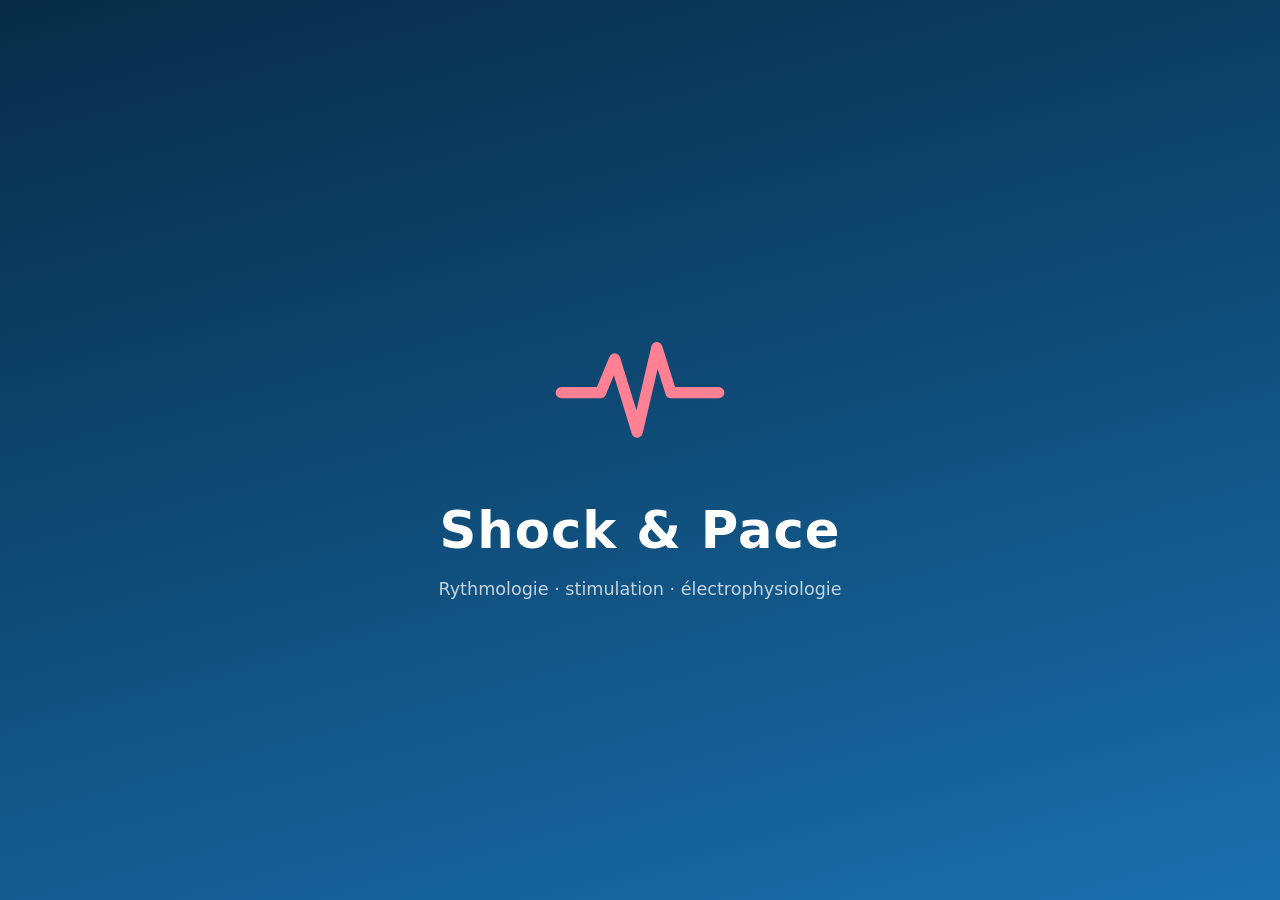
==== index.html @ 3063f12d "Adresse canonique : https://shockandpace.com/ Co-Authored-By: Claude Opus 5.5 <noreply@anthropic.com" ====
<!doctype html>
<html lang="fr">
<head>
  <meta charset="utf-8">
  <meta name="viewport" content="width=device-width, initial-scale=1, viewport-fit=cover">
  <script>try { var l = localStorage.getItem('rythmo.langue'); document.documentElement.lang = l === 'fr' || l === 'en' ? l : /\/en\/(index\.html)?$/.test(location.pathname) ? 'en' : 'fr'; } catch (e) {}</script>
  <!--seo-->
  <title>Shock &amp; Pace · Quiz de rythmologie : ECG, pacemaker, DAI</title>
  <meta name="description" content="Quiz gratuit de rythmologie, sans compte : ECG, pacemaker, DAI, CRT, télécardiologie et électrophysiologie. Corrections sourcées, mode ELO, simulateur d'EEP.">
  <meta name="robots" content="index, follow, max-image-preview:large, max-snippet:-1">
  <link rel="canonical" href="https://shockandpace.com/">
  <meta name="application-name" content="Shock &amp; Pace">
  <meta name="theme-color" content="#0b3a5d">
  <meta property="og:type" content="website">
  <meta property="og:locale" content="fr_FR">
  <meta property="og:site_name" content="Shock &amp; Pace">
  <meta property="og:title" content="Shock &amp; Pace · Quiz de rythmologie et simulateur d'électrophysiologie">
  <meta property="og:description" content="Quiz gratuit de rythmologie, sans compte : ECG, pacemaker, DAI, CRT, télécardiologie et électrophysiologie. Corrections sourcées, mode ELO, simulateur d'EEP.">
  <meta property="og:url" content="https://shockandpace.com/">
  <meta property="og:image" content="https://shockandpace.com/icons/og.png">
  <meta property="og:image:width" content="1200">
  <meta property="og:image:height" content="630">
  <meta property="og:image:alt" content="Shock &amp; Pace, quiz de rythmologie">
  <meta name="twitter:card" content="summary_large_image">
  <link rel="alternate" type="text/markdown" title="Résumé pour les assistants IA" href="llms.txt">
  <link rel="sitemap" type="application/xml" href="sitemap.xml">
  <script type="application/ld+json">{"@context":"https://schema.org","@graph":[{"@type":"WebSite","@id":"https://shockandpace.com/#site","url":"https://shockandpace.com/","name":"Shock & Pace","inLanguage":"fr","description":"Quiz gratuit de rythmologie, sans compte : ECG, pacemaker, DAI, CRT, télécardiologie et électrophysiologie. Corrections sourcées, mode ELO, simulateur d'EEP."},{"@type":["WebApplication","LearningResource"],"@id":"https://shockandpace.com/#app","url":"https://shockandpace.com/","name":"Shock & Pace","alternateName":"Rythmo","description":"Quiz gratuit de rythmologie, sans compte : ECG, pacemaker, DAI, CRT, télécardiologie et électrophysiologie. Corrections sourcées, mode ELO, simulateur d'EEP.","inLanguage":"fr","applicationCategory":"EducationalApplication","applicationSubCategory":"Formation médicale en rythmologie","operatingSystem":"Tous (navigateur web, application installable PWA)","browserRequirements":"JavaScript activé","isAccessibleForFree":true,"offers":{"@type":"Offer","price":"0","priceCurrency":"EUR"},"learningResourceType":["Quiz","Simulation"],"educationalLevel":"Formation médicale initiale et continue","audience":{"@type":"Audience","audienceType":"Cardiologues, internes de cardiologie, infirmiers et techniciens de rythmologie, équipes de télésurveillance"},"teaches":["Lecture de l'ECG","Programmation des stimulateurs cardiaques","Programmation des défibrillateurs automatiques implantables","Resynchronisation cardiaque (CRT)","Télésurveillance des prothèses cardiaques","Électrophysiologie et ablation"],"about":[{"@type":"Thing","name":"Rythmologie"},{"@type":"Thing","name":"Stimulateur cardiaque"},{"@type":"Thing","name":"Défibrillateur automatique implantable"},{"@type":"Thing","name":"Électrocardiogramme"},{"@type":"Thing","name":"Électrophysiologie cardiaque"}],"featureList":["Questions corrigées avec sources (ESC, EHRA, HRS, ACC/AHA)","Mode compétitif adaptatif avec classement ELO","Simulateur de baie d'électrophysiologie en temps réel","Vrais ECG 12 dérivations (PTB-XL)","Fonctionne hors ligne, sans compte"],"image":"https://shockandpace.com/icons/og.png","screenshot":"https://shockandpace.com/icons/og.png","subjectOf":{"@type":"WebPage","url":"https://shockandpace.com/presentation.html"}}]}</script>
  <!--/seo-->
  <link rel="alternate" hreflang="fr" href="https://shockandpace.com/">
  <link rel="alternate" hreflang="en" href="https://shockandpace.com/en/">
  <link rel="alternate" hreflang="x-default" href="https://shockandpace.com/">
  <link rel="manifest" href="manifest.webmanifest">
  <link rel="icon" href="icons/icon.svg" type="image/svg+xml">
  <link rel="apple-touch-icon" href="icons/icon-192.png">
  <meta name="apple-mobile-web-app-capable" content="yes">
  <meta name="apple-mobile-web-app-title" content="Shock &amp; Pace">
  <link rel="stylesheet" href="css/styles.css">
  <noscript><style>.ecran-titre { display: none; }</style></noscript>
</head>
<body>
  <div id="ecran-titre" class="ecran-titre" aria-hidden="true">
    <svg viewBox="0 0 64 64"><path d="M4 34h14l5-12 8 26 7-30 5 16h17" fill="none" stroke="currentColor" stroke-width="4" stroke-linecap="round" stroke-linejoin="round"/></svg>
    <p class="ecran-titre-nom">Shock &amp; Pace</p>
    <p class="ecran-titre-sous"><span lang="fr">Rythmologie · stimulation · électrophysiologie</span><span lang="en">Cardiac rhythm · pacing · electrophysiology</span></p>
  </div>
  <main id="app" tabindex="-1">
    <!-- Contenu lisible sans JavaScript (moteurs de recherche, assistants IA) : remplacé par l'application au chargement, sous l'écran titre. -->
    <!--statique-->
    <div class="statique">
      <h1>Shock &amp; Pace</h1>
      <p>Quiz gratuit de <strong>rythmologie</strong> en français, sans compte : <!--total-->1 170<!--/total--> questions corrigées et sourcées sur l'<strong>ECG</strong>, la programmation des <strong>stimulateurs cardiaques (pacemakers)</strong> et des <strong>défibrillateurs implantables (DAI)</strong>, la <strong>CRT</strong>, la <strong>télécardiologie</strong> et l'<strong>électrophysiologie</strong>.</p>
      <ul>
        <li>Entraînement par domaine, de débutant à expert, avec correction détaillée et sources (ESC, EHRA, HRS, ACC/AHA).</li>
        <li>Mode compétitif adaptatif avec classement ELO.</li>
        <li>Simulateur de baie d'électrophysiologie (EEP) en temps réel et cas mystères.</li>
        <li>Fonctionne hors ligne ; aucune donnée transmise.</li>
      </ul>
      <p><a href="presentation.html">Présentation détaillée, thèmes, sources et questions fréquentes</a></p>
      <p class="chargement">Chargement de la base de questions…</p>
      <noscript><p>JavaScript doit être activé pour utiliser les quiz et le simulateur.</p></noscript>
    </div>
    <!--/statique-->
  </main>
  <script type="module" src="js/app.js"></script>
</body>
</html>
---- css/styles.css ----
:root {
  --bg: #f4f7fa;
  --surface: #ffffff;
  --surface-2: #eef3f7;
  --texte: #14212b;
  --texte-2: #4d5f6d;
  --bord: #d6e0e8;
  --primaire: #0f3d5c;
  --primaire-2: #1d6fa5;
  --accent: #d6364c;
  --ok: #1d8a4e;
  --ok-fond: #e5f5ec;
  --ko: #c0392b;
  --ko-fond: #fdecea;
  --info-fond: #eaf3fb;
  --ecg-bg: #fffdfb;
  --ecg-grid: #f0a9a9;
  --ecg-grid-fine: #fae0e0;
  --ecg-trace: #111820;
  --egm-bg: #fbfcfd;
  --egm-grid: #e3e8ee;
  --rayon: 14px;
  --ombre: 0 1px 2px rgba(15, 40, 60, .06), 0 4px 16px rgba(15, 40, 60, .06);
  color-scheme: light;
}
@media (prefers-color-scheme: dark) {
  :root:not([data-theme="light"]) {
    --bg: #0d151c; --surface: #15212b; --surface-2: #1c2b37; --texte: #e6eef4; --texte-2: #9fb2c1;
    --bord: #2a3d4c; --primaire: #7cc0ec; --primaire-2: #5aaee6; --accent: #ff6b7f;
    --ok: #4cc27f; --ok-fond: #143324; --ko: #ff7a6b; --ko-fond: #3a1a17; --info-fond: #172c3c;
    --ecg-bg: #fdfaf6; color-scheme: dark;
  }
}
:root[data-theme="dark"] {
  --bg: #0d151c; --surface: #15212b; --surface-2: #1c2b37; --texte: #e6eef4; --texte-2: #9fb2c1;
  --bord: #2a3d4c; --primaire: #7cc0ec; --primaire-2: #5aaee6; --accent: #ff6b7f;
  --ok: #4cc27f; --ok-fond: #143324; --ko: #ff7a6b; --ko-fond: #3a1a17; --info-fond: #172c3c;
  --ecg-bg: #fdfaf6; color-scheme: dark;
}

* { box-sizing: border-box; }
html { -webkit-text-size-adjust: 100%; }
body {
  margin: 0; background: var(--bg); color: var(--texte);
  font: 16px/1.55 system-ui, -apple-system, "Segoe UI", Roboto, "Helvetica Neue", Arial, sans-serif;
  padding-bottom: calc(24px + env(safe-area-inset-bottom));
}
button, input, select, textarea { font: inherit; color: inherit; }
button { cursor: pointer; }
a { color: var(--primaire-2); }
h1, h2, h3 { line-height: 1.25; margin: 0 0 .5em; }
h1 { font-size: 1.6rem; }
h2 { font-size: 1.25rem; }
h3 { font-size: 1.05rem; }

/* ---------- Barre ---------- */
.barre {
  position: sticky; top: 0; z-index: 10; display: flex; align-items: center; gap: 16px;
  padding: 10px 16px; padding-top: calc(10px + env(safe-area-inset-top));
  background: var(--surface); border-bottom: 1px solid var(--bord);
}
.logo { display: flex; align-items: center; gap: 8px; border: 0; background: none; color: var(--primaire); font-weight: 700; font-size: 1.1rem; padding: 0; }
.logo svg { width: 30px; height: 30px; color: var(--accent); }
.onglets { margin-left: auto; display: none; gap: 4px; }
.onglets button { border: 0; background: none; padding: 8px 12px; border-radius: 10px; color: var(--texte-2); font-weight: 600; }
.onglets button.actif { background: var(--info-fond); color: var(--primaire); }

main { max-width: 860px; margin: 0 auto; padding: 20px 16px 32px; outline: none; }
.chargement { text-align: center; color: var(--texte-2); margin-top: 20vh; }

/* ---------- Cartes & boutons ---------- */
.carte { background: var(--surface); border: 1px solid var(--bord); border-radius: var(--rayon); padding: 18px; box-shadow: var(--ombre); margin-bottom: 16px; }
.grille { display: grid; gap: 12px; grid-template-columns: repeat(auto-fit, minmax(170px, 1fr)); }
.btn {
  display: inline-flex; align-items: center; justify-content: center; gap: 8px;
  border: 1px solid var(--bord); background: var(--surface); padding: 11px 18px; border-radius: 12px; font-weight: 600;
  min-height: 44px; text-decoration: none; color: var(--texte);
}
.btn:hover { border-color: var(--primaire-2); }
.btn-primaire { background: var(--primaire); border-color: var(--primaire); color: #fff; }
:root[data-theme="dark"] .btn-primaire { color: #0d151c; }
@media (prefers-color-scheme: dark) { :root:not([data-theme="light"]) .btn-primaire { color: #0d151c; } }
.btn-primaire:hover { filter: brightness(1.08); }
.btn:disabled { opacity: .45; cursor: not-allowed; }
.btn-bloc { width: 100%; }
.actions { display: flex; flex-wrap: wrap; gap: 10px; margin-top: 16px; }


.hero { background: linear-gradient(135deg, #0f3d5c, #1d6fa5); color: #fff; border: 0; }
.hero h1 { color: #fff; }
.hero p { margin: 0; opacity: .9; }
.hero .stats { display: flex; flex-wrap: wrap; gap: 18px; margin-top: 14px; }
.hero .stats div { display: flex; flex-direction: column; }
.hero .stats b { font-size: 1.5rem; }
.hero .stats span { font-size: .8rem; opacity: .85; }

/* ---------- Formulaires ---------- */
fieldset { border: 0; padding: 0; margin: 0 0 18px; }
legend { font-weight: 700; margin-bottom: 8px; }
.puces { display: flex; flex-wrap: wrap; gap: 8px; }
.puce { position: relative; }
.puce input { position: absolute; opacity: 0; inset: 0; margin: 0; cursor: pointer; }
.puce > span {
  display: inline-flex; align-items: center; gap: 6px; padding: 8px 14px; border-radius: 999px; border: 1px solid var(--bord);
  background: var(--surface); font-weight: 600; font-size: .92rem; min-height: 40px;
}
.puce input:checked + span { background: var(--primaire); border-color: var(--primaire); color: #fff; }
:root[data-theme="dark"] .puce input:checked + span { color: #0d151c; }
@media (prefers-color-scheme: dark) { :root:not([data-theme="light"]) .puce input:checked + span { color: #0d151c; } }
.puce input:focus-visible + span { outline: 3px solid var(--primaire-2); outline-offset: 2px; }
.puce .n { font-weight: 400; opacity: .75; font-size: .8rem; }
.plage { display: flex; align-items: center; gap: 10px; flex-wrap: wrap; }
.plage select { padding: 8px 10px; border-radius: 10px; border: 1px solid var(--bord); background: var(--surface); min-height: 40px; }
.note { color: var(--texte-2); font-size: .9rem; }
.compteur { font-weight: 700; color: var(--primaire); }

/* ---------- Quiz ---------- */
.quiz-tete { display: flex; align-items: center; gap: 10px; margin-bottom: 10px; }
.progress { flex: 1; height: 8px; background: var(--surface-2); border-radius: 99px; overflow: hidden; }
.progress i { display: block; height: 100%; background: var(--primaire-2); transition: width .3s; }
.quitter { border: 0; background: none; color: var(--texte-2); font-weight: 600; padding: 6px; }
.badges { display: flex; flex-wrap: wrap; gap: 6px; margin-bottom: 10px; }
.badge { font-size: .75rem; font-weight: 700; padding: 3px 9px; border-radius: 99px; background: var(--surface-2); color: var(--texte-2); }
.badge.theme-ecg { background: #fde8eb; color: #a0243a; }
.badge.theme-programmation { background: #e6f0fb; color: #1b5a8c; }
.badge.theme-telecardio { background: #e8f6ef; color: #1e6b45; }
.badge.theme-electrophysio { background: #f1ebfb; color: #5b3a93; }
.diff { display: inline-flex; gap: 2px; align-items: center; }
.diff i { width: 6px; height: 12px; border-radius: 2px; background: var(--bord); display: inline-block; }
.diff i.on { background: var(--accent); }
.enonce { font-size: 1.08rem; font-weight: 600; margin: 4px 0 14px; white-space: pre-line; }
.ecg-cadre { margin: 0 0 14px; border: 1px solid var(--bord); border-radius: 10px; overflow-x: auto; background: var(--ecg-bg); }
.ecg-cadre canvas { display: block; }
.ecg-legende { font-size: .8rem; color: var(--texte-2); margin: -8px 0 14px; }
.options { display: flex; flex-direction: column; gap: 10px; }
.option {
  display: flex; gap: 12px; align-items: flex-start; text-align: left; width: 100%;
  border: 2px solid var(--bord); background: var(--surface); padding: 12px 14px; border-radius: 12px; min-height: 48px;
}
.option .lettre {
  flex: none; width: 28px; height: 28px; border-radius: 8px; display: grid; place-items: center; font-weight: 700;
  background: var(--surface-2); font-size: .9rem;
}
.option.choisi { border-color: var(--primaire-2); background: var(--info-fond); }
.option.choisi .lettre { background: var(--primaire-2); color: #fff; }
.option.juste { border-color: var(--ok); background: var(--ok-fond); }
.option.juste .lettre { background: var(--ok); color: #fff; }
.option.faux { border-color: var(--ko); background: var(--ko-fond); }
.option.faux .lettre { background: var(--ko); color: #fff; }
.option:disabled { cursor: default; color: var(--texte); }
.consigne { font-size: .85rem; color: var(--texte-2); margin-bottom: 8px; }
textarea { width: 100%; min-height: 110px; padding: 12px; border-radius: 12px; border: 2px solid var(--bord); background: var(--surface); resize: vertical; }

.retour { border-radius: var(--rayon); padding: 16px 18px; margin-top: 16px; border: 1px solid var(--bord); background: var(--surface); }
.retour.ok { border-left: 6px solid var(--ok); }
.retour.ko { border-left: 6px solid var(--ko); }
.retour.neutre { border-left: 6px solid var(--primaire-2); }
.verdict { font-weight: 800; font-size: 1.1rem; margin-bottom: 6px; }
.retour.ok .verdict { color: var(--ok); }
.retour.ko .verdict { color: var(--ko); }
.explication p { margin: 0 0 .7em; }
.retenir { background: var(--info-fond); border-radius: 10px; padding: 10px 12px; margin: 10px 0; }
.retenir b { color: var(--primaire); }
.sources { font-size: .85rem; color: var(--texte-2); margin-top: 8px; }
.sources ul { margin: 4px 0 0; padding-left: 18px; }
.modele { background: var(--surface-2); border-radius: 10px; padding: 10px 12px; margin: 8px 0; white-space: pre-line; }
.auto-eval { display: grid; grid-template-columns: repeat(3, 1fr); gap: 8px; margin-top: 10px; }
.auto-eval .btn { padding: 10px 6px; font-size: .9rem; }

/* ---------- Résultats & progression ---------- */
.score-rond {
  width: 140px; height: 140px; border-radius: 50%; margin: 6px auto 14px; display: grid; place-items: center;
  background: conic-gradient(var(--ok) calc(var(--p) * 1%), var(--surface-2) 0);
}
.score-rond div { width: 112px; height: 112px; border-radius: 50%; background: var(--surface); display: grid; place-items: center; font-size: 1.8rem; font-weight: 800; }
.centre { text-align: center; }
.barres { display: flex; flex-direction: column; gap: 10px; }
.barre-ligne { display: grid; grid-template-columns: minmax(110px, 30%) 1fr 64px; gap: 10px; align-items: center; font-size: .92rem; }
.barre-ligne .piste { height: 10px; border-radius: 99px; background: var(--surface-2); overflow: hidden; }
.barre-ligne .piste i { display: block; height: 100%; background: var(--primaire-2); }
.barre-ligne .val { text-align: right; font-variant-numeric: tabular-nums; color: var(--texte-2); }
.liste-erreurs { list-style: none; padding: 0; margin: 0; }
.liste-erreurs li { border-top: 1px solid var(--bord); padding: 10px 0; }
.liste-erreurs details summary { cursor: pointer; font-weight: 600; }
.vide { color: var(--texte-2); font-style: italic; }
.sources-liste li { margin-bottom: 6px; font-size: .92rem; }
.avert { background: #fff6e0; color: #6b4d00; border-radius: 12px; padding: 12px 14px; font-size: .9rem; }
:root[data-theme="dark"] .avert { background: #3a2f10; color: #f3dc9b; }
@media (prefers-color-scheme: dark) { :root:not([data-theme="light"]) .avert { background: #3a2f10; color: #f3dc9b; } }
.ligne-reglage { display: flex; justify-content: space-between; align-items: center; gap: 12px; flex-wrap: wrap; }
.toast { position: fixed; left: 50%; bottom: calc(80px + env(safe-area-inset-bottom)); transform: translateX(-50%); background: var(--primaire); color: #fff; padding: 10px 16px; border-radius: 10px; z-index: 20; }

@media (max-width: 480px) {
  h1 { font-size: 1.35rem; }
  .carte { padding: 14px; }
  .barre-ligne { grid-template-columns: 1fr 64px; }
  .barre-ligne .piste { grid-column: 1 / -1; grid-row: 2; }
}
@media (prefers-reduced-motion: reduce) { * { transition: none !important; } }

/* ---------- Tracés : outils, compas, plein écran ---------- */
.trace { margin: 0 0 14px; }
.trace-outils { display: flex; gap: 8px; justify-content: flex-end; margin-bottom: 6px; }
.outil { border: 1px solid var(--bord); background: var(--surface); border-radius: 10px; padding: 6px 10px; font-size: .85rem; font-weight: 600; min-height: 36px; }
.outil.actif { background: var(--primaire-2); border-color: var(--primaire-2); color: #fff; }
.trace .ecg-cadre { margin: 0; }
.trace .ecg-legende { margin: 6px 0 0; }
.trace .ecg-legende[data-defiler]::after { content: " · faites défiler le tracé →"; font-weight: 700; }
.trace-pile { position: relative; width: max-content; }
.trace-pile canvas { display: block; }
.calque { position: absolute; left: 0; top: 0; pointer-events: none; }
.calque.actif { pointer-events: auto; touch-action: none; cursor: crosshair; }
.compas-mesure { font-size: .85rem; font-weight: 600; color: var(--primaire); min-height: 1.2em; margin-top: 4px; }
.plein { position: fixed; inset: 0; z-index: 50; background: var(--bg); display: flex; flex-direction: column; }
.plein-tete { display: flex; align-items: center; gap: 10px; padding: 8px 12px; padding-top: calc(8px + env(safe-area-inset-top)); border-bottom: 1px solid var(--bord); background: var(--surface); }
.plein-tete .compas-mesure { flex: 1; margin: 0; }
.plein-corps { flex: 1; overflow: auto; background: var(--ecg-bg); -webkit-overflow-scrolling: touch; }
body.sans-defilement { overflow: hidden; }

/* ---------- Commentaires par proposition, pied de correction ---------- */
.option .texte { display: flex; flex-direction: column; gap: 4px; }
.commentaire { font-size: .85rem; font-weight: 400; color: var(--texte-2); }
.pied-question { display: flex; flex-wrap: wrap; justify-content: space-between; gap: 8px; margin-top: 10px; padding-top: 8px; border-top: 1px dashed var(--bord); }
.signaler { font-size: .85rem; font-weight: 600; color: var(--ko); text-decoration: none; }
.signaler:hover { text-decoration: underline; }
.chrono { font-variant-numeric: tabular-nums; font-weight: 700; color: var(--primaire); }
.chrono.urgent { color: var(--ko); }
.raccourcis { display: none; }
@media (hover: hover) and (pointer: fine) { .raccourcis { display: block; } }

/* ---------- Accueil, niveau, badges ---------- */
.hero-haut { display: flex; justify-content: space-between; gap: 12px; align-items: flex-start; }
.hero .petit { font-size: .8rem; opacity: .85; }
.niveau-rond { flex: none; width: 72px; height: 72px; border-radius: 50%; border: 3px solid rgba(255,255,255,.7); display: grid; place-items: center; align-content: center; text-align: center; line-height: 1; }
.niveau-rond b { font-size: 1.7rem; }
.niveau-rond span { font-size: .7rem; opacity: .85; }
.petit-rond { border-color: var(--primaire-2); color: var(--primaire); width: 60px; height: 60px; }
.bandeau { display: flex; flex-wrap: wrap; align-items: center; justify-content: space-between; gap: 10px; }
.actions.serre { margin-top: 0; }
.titre-section { margin-top: 22px; }
.grille-badges { display: grid; gap: 10px; grid-template-columns: repeat(auto-fill, minmax(140px, 1fr)); }
.badge-carte, .badge-gagne { border: 1px solid var(--bord); border-radius: 12px; padding: 10px; display: flex; flex-direction: column; gap: 2px; text-align: center; opacity: .45; filter: grayscale(1); }
.badge-carte.gagne, .badge-gagne { opacity: 1; filter: none; background: var(--info-fond); }
.badge-carte span, .badge-gagne span { font-size: 1.6rem; }
.badge-carte small, .badge-gagne small { color: var(--texte-2); font-size: .75rem; }
.nouveaux-badges { display: flex; flex-wrap: wrap; gap: 10px; justify-content: center; margin-top: 10px; }
.sous-barre { margin: -6px 0 4px; }

/* ---------- Configuration ---------- */
details.avance { border-top: 1px solid var(--bord); padding-top: 12px; margin-bottom: 12px; }
details.avance > summary { cursor: pointer; font-weight: 700; margin-bottom: 12px; }
.groupe-sous { margin-bottom: 10px; }
.groupe-sous .note { margin-bottom: 6px; }

/* ---------- Fiches ---------- */
.champ { flex: 1; min-width: 180px; padding: 10px 12px; border-radius: 10px; border: 1px solid var(--bord); background: var(--surface); min-height: 44px; }
.titre-groupe { display: flex; justify-content: space-between; align-items: center; gap: 8px; font-size: 1.05rem; margin: 18px 0 8px; }
.petit-btn { min-height: 34px; padding: 6px 12px; font-size: .85rem; }
.fiche { background: var(--surface); border: 1px solid var(--bord); border-radius: 12px; margin-bottom: 8px; }
.fiche > summary { cursor: pointer; padding: 12px 14px; font-weight: 600; }
.fiche-corps { padding: 0 14px 14px; }
.fiche-options { list-style: none; padding: 0; margin: 0 0 10px; }
.fiche-options li { padding: 6px 0; border-bottom: 1px solid var(--surface-2); }
.fiche-options li.juste { font-weight: 600; }
.fiche-options small { color: var(--texte-2); font-weight: 400; }
.plein-astuce { padding: 12px 16px; display: none; }
@media (orientation: portrait) and (max-width: 760px) { .plein-astuce { display: block; } }

/* ---------- Accueil simplifié ---------- */
.bloc-accueil { margin-bottom: 22px; }
.bloc-accueil h2 { margin-bottom: 10px; }
.grille-domaines { display: grid; gap: 10px; grid-template-columns: repeat(2, 1fr); }
@media (min-width: 760px) { .grille-domaines { grid-template-columns: repeat(4, 1fr); } }
.domaine { text-align: left; border: 1px solid var(--bord); background: var(--surface); border-radius: var(--rayon); padding: 14px;
  box-shadow: var(--ombre); display: flex; flex-direction: column; gap: 4px; min-height: 104px; }
.domaine:hover, .menu:hover, .carte-competitif:hover { border-color: var(--primaire-2); }
.domaine .ico { font-size: 1.5rem; line-height: 1; }
.domaine small { color: var(--texte-2); font-size: .8rem; }
.liens-secondaires { display: flex; flex-wrap: wrap; gap: 6px 18px; margin: 10px 2px 0; }
.lien { border: 0; background: none; padding: 4px 0; color: var(--primaire-2); font-weight: 600; font-size: .92rem; text-decoration: underline; text-underline-offset: 3px; }
.carte-competitif { width: 100%; display: grid; justify-items: center; gap: 6px; text-align: center; padding: 20px 16px;
  border: 1px solid var(--bord); border-radius: var(--rayon); background: var(--surface); box-shadow: var(--ombre); }
.carte-competitif .btn { margin-top: 6px; min-width: 160px; }
.elo-grand { font-size: 2.8rem; font-weight: 800; line-height: 1; color: var(--primaire); font-variant-numeric: tabular-nums; }
.elo-legende { color: var(--texte-2); font-weight: 600; }
.elo-texte { color: var(--texte-2); font-size: .9rem; max-width: 34em; }
.grille-menu { display: grid; grid-template-columns: repeat(3, 1fr); gap: 10px; }
.menu { border: 1px solid var(--bord); background: var(--surface); border-radius: var(--rayon); padding: 14px 6px; font-weight: 700;
  display: flex; flex-direction: column; align-items: center; gap: 4px; box-shadow: var(--ombre); }
.menu .ico { font-size: 1.4rem; line-height: 1; }
.delta { font-weight: 700; font-variant-numeric: tabular-nums; }
.delta.plus { color: var(--ok); }
.delta.moins { color: var(--ko); }

/* ---------- Mode compétitif ---------- */
.elo-tete { flex: 1; display: flex; align-items: baseline; gap: 8px; }
.elo-valeur { font-size: 1.3rem; font-weight: 800; color: var(--primaire); font-variant-numeric: tabular-nums; }
.elo-bilan { font-size: 1.05rem; }
.titre-progress { margin: 12px auto 4px; max-width: 320px; }
.tableau-cotes { width: 100%; border-collapse: collapse; font-size: .85rem; margin: 8px 0 12px; font-variant-numeric: tabular-nums; }
.tableau-cotes th, .tableau-cotes td { border: 1px solid var(--bord); padding: 4px; text-align: center; }
.tableau-cotes thead th { background: var(--surface-2); }
.liste-regles { padding-left: 18px; }
.liste-regles li { margin-bottom: 6px; }
@media (max-width: 480px) { .tableau-cotes { font-size: .72rem; } .tableau-cotes th, .tableau-cotes td { padding: 3px 1px; } }

/* ---------- Courbe ELO ---------- */
.courbe { position: relative; }
.courbe svg { width: 100%; height: auto; display: block; }
.courbe .grille-c { stroke: var(--bord); stroke-width: 1; }
.courbe .axe { fill: var(--texte-2); font-size: 12px; font-variant-numeric: tabular-nums; }
.courbe .ligne-c { fill: none; stroke: var(--primaire-2); stroke-width: 2; stroke-linejoin: round; stroke-linecap: round; }
.courbe .point-fin, .courbe .point-survol { fill: var(--primaire-2); stroke: var(--surface); stroke-width: 2; }
.courbe .curseur { stroke: var(--texte-2); stroke-width: 1; stroke-dasharray: 3 3; }
.courbe .zone-survol { cursor: crosshair; touch-action: pan-y; }
.infobulle { position: absolute; pointer-events: none; background: var(--surface); border: 1px solid var(--bord); border-radius: 8px;
  padding: 6px 10px; font-size: .82rem; box-shadow: var(--ombre); min-width: 140px; }
.tableau-elo table { width: 100%; border-collapse: collapse; font-size: .88rem; margin-top: 8px; font-variant-numeric: tabular-nums; }
.tableau-elo th, .tableau-elo td { border-bottom: 1px solid var(--bord); padding: 5px 4px; text-align: left; }
.defile-x { overflow-x: auto; }

/* ---------- Simulateur d'électrophysiologie ---------- */
:root {
  --simu-fond: #0b1118; --simu-grille: #17222d; --simu-grille-2: #26384a; --simu-texte: #9fb2c1; --simu-surface: #e8eef3;
  --simu-od: #ff7aa8; --simu-halo: #ff9d5c; --simu-his: #ffd24a; --simu-sc: #4fd08b; --simu-vd: #b99bff; --simu-abl: #6fe3ff; --simu-stim: #ff5d5d; --simu-curseur: #5ec8ff; --simu-pa: #ff6b6b;
}
.simu-tete { display: flex; flex-wrap: wrap; gap: 12px 20px; align-items: end; justify-content: space-between; }
.simu-champ { display: flex; flex-direction: column; gap: 4px; font-size: .85rem; color: var(--texte-2); min-width: 0; }
.simu-champ.large { flex: 1 1 260px; }
.simu-champ select, .simu-champ input { font: inherit; font-size: .95rem; color: var(--texte); background: var(--surface); border: 1px solid var(--bord); border-radius: 8px; padding: 7px 8px; min-width: 0; }
.simu-champ input[type=number] { width: 5.5em; }
.simu-mesures { display: flex; flex-wrap: wrap; gap: 6px 14px; font-variant-numeric: tabular-nums; font-size: .9rem; color: var(--texte-2); }
.simu-mesures b { color: var(--texte); font-size: 1rem; }
.simu-ecran { position: relative; margin: 12px 0; }
.simu-ecran canvas { display: block; width: 100%; border-radius: 10px; touch-action: none; cursor: crosshair; }
.simu-etat { position: absolute; top: 6px; right: 10px; font-size: .8rem; font-weight: 700; color: #ffd24a; pointer-events: none; text-align: right; }
.simu-message:empty { display: none; }
.simu-message { margin-top: 8px; padding: 8px 12px; border-radius: 8px; background: var(--info-fond); font-size: .9rem; }
.simu-recul { display: flex; gap: 10px; align-items: center; margin-top: 8px; font-size: .85rem; color: var(--texte-2); }
.simu-recul input { width: min(320px, 60vw); }
.simu-aide-compas { margin: 6px 0 0; }
.simu-commandes { display: grid; gap: 14px; }
@media (min-width: 900px) { .simu-commandes { grid-template-columns: 1.4fr 1fr; } .simu-commandes fieldset:last-child { grid-column: 1 / -1; } }
.simu-commandes fieldset { border: 1px solid var(--bord); border-radius: 10px; padding: 10px 12px 12px; margin: 0; min-width: 0; }
.simu-commandes legend { font-weight: 700; padding: 0 6px; }
.simu-ligne { display: flex; flex-wrap: wrap; gap: 10px; align-items: end; margin-bottom: 10px; }
.simu-case { display: flex; gap: 8px; align-items: center; font-size: .9rem; margin: 4px 0 10px; }
.actions.gauche { justify-content: flex-start; flex-wrap: wrap; }
.btn-danger { border-color: var(--ko); color: var(--ko); }
.simu-guide summary { cursor: pointer; }
.simu-guide li { margin: 6px 0; }
.carte-simu { display: flex; gap: 14px; align-items: center; width: 100%; text-align: left; border: 1px solid var(--bord); background: var(--surface); color: var(--texte);
  border-radius: var(--rayon); padding: 14px 16px; cursor: pointer; font: inherit; box-shadow: var(--ombre); }
.carte-simu:hover { border-color: var(--primaire-2); }
.carte-simu .ico { font-size: 1.8rem; }
.carte-simu small { display: block; color: var(--texte-2); margin-top: 2px; }
.simu-recul[hidden] { display: none; }
.simu-outils { margin-top: 10px; }
.simu-outils .btn { padding: 9px 14px; }
@media (max-width: 480px) { .simu-outils { display: grid; grid-template-columns: repeat(3, 1fr); gap: 8px; } .simu-outils .btn { padding: 9px 4px; font-size: .9rem; } }

.simu-baie { background: var(--simu-fond); border-radius: 12px; padding: 8px; margin: 12px 0; }
.simu-baie .simu-ecran { margin: 6px 0; }
.simu-baie .note, .simu-baie .simu-mini { color: var(--simu-texte); }
.simu-barre { display: flex; flex-wrap: wrap; gap: 6px 14px; align-items: center; font-size: .82rem; }
.simu-mini { display: inline-flex; gap: 6px; align-items: center; }
.simu-mini select { font: inherit; background: #16212c; color: #e8eef3; border: 1px solid #2c3e50; border-radius: 6px; padding: 3px 4px; }
.simu-barre .simu-mesures { margin-left: auto; color: var(--simu-texte); font-size: .82rem; }
.simu-barre .simu-mesures b { color: #e8eef3; }
.simu-revue input[type=range] { flex: 1 1 160px; }
.simu-baie .btn { background: #16212c; color: #e8eef3; border-color: #2c3e50; }
.simu-baie .btn-primaire { background: var(--primaire-2); border-color: var(--primaire-2); color: #fff; }
.btn.actif { box-shadow: inset 0 0 0 2px var(--simu-his, #ffd24a); }
.simu-contexte { margin: 0; flex: 1 1 100%; font-size: .95rem; }
.simu-contexte:empty { display: none; }
.simu-journal { margin: 0; padding-left: 0; list-style: none; font-size: .85rem; max-height: 260px; overflow: auto; }
.simu-journal li { padding: 2px 0; border-bottom: 1px solid var(--bord); }
/* baie : écran en temps réel et écran de rappel côte à côte (grand écran, téléphone en paysage) */
.simu-ecrans { display: grid; gap: 8px; }
.simu-panneau { min-width: 0; }
.simu-titre-ecran { display: flex; flex-wrap: wrap; gap: 2px 8px; align-items: baseline; font-size: .8rem; color: var(--simu-texte); margin: 4px 2px 0; min-width: 0; }
.simu-titre-ecran b { color: #e8eef3; white-space: nowrap; }
.simu-titre-ecran .simu-mesures { margin-left: auto; color: var(--simu-texte); font-size: .82rem; }
.simu-titre-ecran .simu-mesures b { font-size: .9rem; }
.simu-titre-ecran .note { overflow: hidden; text-overflow: ellipsis; white-space: nowrap; }
.simu-rappel { border-top: 1px solid #2c3e50; padding-top: 4px; }
.simu-rappel .simu-barre { margin-top: 4px; }
.simu-rappel .simu-ecran canvas { cursor: crosshair; }
.simu-panneau:first-child canvas { cursor: default; }
.simu-rappel-vide { position: absolute; inset: 0; display: flex; align-items: center; justify-content: center; margin: 0; padding: 16px; text-align: center; font-size: .85rem; color: var(--simu-texte); pointer-events: none; }
.simu-rappel-vide[hidden] { display: none; }
.simu-revue { display: flex; flex-wrap: wrap; gap: 6px; align-items: center; margin: 4px 0; }
.btn.btn-mini { padding: 5px 9px; font-size: .82rem; min-height: 0; }
.simu-paysage { display: none; }
@media (min-width: 1100px), (orientation: landscape) and (min-width: 640px) {
  .simu-ecrans { grid-template-columns: 1fr 1fr; }
  .simu-rappel { border-top: 0; padding-top: 0; border-left: 1px solid #2c3e50; padding-left: 8px; }
}
/* téléphone en portrait : l'écran de rappel se consulte en paysage */
@media (max-width: 699px) and (orientation: portrait) {
  .simu-rappel { display: none; }
  .simu-paysage { display: flex; gap: 10px; align-items: center; margin: 6px 0; padding: 8px 10px; border-radius: 8px; border: 1px dashed #2c3e50; color: var(--simu-texte); font-size: .85rem; }
  .simu-paysage b { color: #e8eef3; }
  .simu-paysage .btn { flex: none; }
  .simu-paysage-ico { font-size: 1.6rem; color: var(--simu-his); animation: simu-tourner 2.4s ease-in-out infinite; }
}
@keyframes simu-tourner { 0%, 30% { transform: rotate(0); } 60%, 100% { transform: rotate(90deg); } }
@media (prefers-reduced-motion: reduce) { .simu-paysage-ico { animation: none; } }
/* téléphone en paysage : baie pleine largeur, commandes serrées */
@media (orientation: landscape) and (max-height: 520px) {
  .simu-baie { margin-left: -8px; margin-right: -8px; border-radius: 0; padding: 4px; }
  .simu-baie .simu-barre { gap: 4px 8px; }
}
.simu-evt { display: block; width: 100%; text-align: left; font: inherit; color: inherit; background: none; border: 0; padding: 4px 6px; border-radius: 6px; cursor: pointer; }
.simu-evt:hover { background: var(--info-fond); }
.simu-evt.choisi { background: var(--info-fond); box-shadow: inset 3px 0 0 var(--primaire-2); font-weight: 600; }
.simu-journal li { padding: 0; }
.simu-check { list-style: none; padding-left: 0; }
.simu-check .fait { color: var(--ok); }
.simu-check .manque { color: var(--ko); }
@media (min-width: 900px) { .simu-commandes { grid-template-columns: 1.3fr 1fr; } .simu-commandes .simu-journal-bloc { grid-column: 1 / -1; } }

/* ---------- Thème bleu, écran titre et accueil épuré ---------- */
:root { --fond-bleu: linear-gradient(165deg, #082c47 0%, #0f4c78 50%, #1a6fae 100%); --sur-bleu: #ffffff; --sur-bleu-2: rgba(255, 255, 255, .78); }
@media (prefers-color-scheme: dark) { :root:not([data-theme="light"]) { --fond-bleu: linear-gradient(165deg, #04121f 0%, #082a45 55%, #0e3f66 100%); --fond-bleu-bas: #0e3f66; } }
:root[data-theme="dark"] { --fond-bleu: linear-gradient(165deg, #04121f 0%, #082a45 55%, #0e3f66 100%); --fond-bleu-bas: #0e3f66; }
html { background: #0b3a5d; }
body { background: var(--fond-bleu) top / 100% 100vh no-repeat, var(--fond-bleu-bas, #1a6fae); min-height: 100vh; }
.barre { background: rgba(4, 22, 38, .35); border-bottom-color: rgba(255, 255, 255, .12); backdrop-filter: blur(8px); -webkit-backdrop-filter: blur(8px); }
.logo { color: #fff; }
.logo svg { color: #ff8193; }
.onglets button { color: var(--sur-bleu-2); }
.onglets button.actif { background: rgba(255, 255, 255, .16); color: #fff; }
.retour-fleche { display: inline-flex; align-items: center; justify-content: center; width: 40px; height: 40px; margin: 0 0 6px -6px; border: 0; border-radius: 50%; background: none; color: #fff; cursor: pointer; }
.retour-fleche:hover, .retour-fleche:focus-visible { background: rgba(255, 255, 255, .14); }
.retour-fleche svg { width: 24px; height: 24px; }
/* textes posés directement sur le fond bleu */
#app > h1, #app > h2, #app > p, #app > .note, .groupe-simu h2, .bloc-accueil h2 { color: var(--sur-bleu); }
#app > p.note, #app > .note { color: var(--sur-bleu-2); }
.chargement { color: var(--sur-bleu); }
.statique { max-width: 640px; margin: 0 auto; padding-top: 24px; color: var(--sur-bleu); }
.statique a { color: #fff; }
.statique .chargement { margin-top: 24px; }

.ecran-titre { position: fixed; inset: 0; z-index: 100; display: flex; flex-direction: column; align-items: center; justify-content: center; gap: 6px;
  background: var(--fond-bleu), #0b3a5d; color: #fff; text-align: center; padding: 24px; transition: opacity .55s ease, transform .55s ease; }
.ecran-titre svg { width: min(38vw, 180px); height: auto; color: #ff8193; }
.ecran-titre path { stroke-dasharray: 160; stroke-dashoffset: 160; animation: trace-titre 1.1s ease-out forwards; }
.ecran-titre-nom { margin: 8px 0 0; font-size: clamp(2rem, 8vw, 3.2rem); font-weight: 800; letter-spacing: .02em; opacity: 0; animation: apparition .6s .45s ease-out forwards; }
html:not([lang=en]) .ecran-titre-sous [lang=en], html[lang=en] .ecran-titre-sous [lang=fr] { display: none; }
.ecran-titre-sous { margin: 0; color: rgba(255, 255, 255, .75); font-size: clamp(.9rem, 3.5vw, 1.1rem); opacity: 0; animation: apparition .6s .75s ease-out forwards; }
.ecran-titre.sortie { opacity: 0; transform: scale(1.04); pointer-events: none; }
@keyframes trace-titre { to { stroke-dashoffset: 0; } }
@keyframes apparition { from { opacity: 0; transform: translateY(8px); } to { opacity: 1; transform: none; } }
@media (prefers-reduced-motion: reduce) { .ecran-titre path, .ecran-titre-nom, .ecran-titre-sous { animation: none; stroke-dashoffset: 0; opacity: 1; } .ecran-titre { transition-duration: .05s; } }

.titre-accueil { text-align: center; font-size: 1.5rem; margin: 8px 0 22px; letter-spacing: .01em; }
.menu-principal { display: grid; gap: 12px; }
.menu-principal.centre { max-width: 560px; margin: 0 auto; }
.menu-secondaire { margin-top: 16px; max-width: none; }
.tuile { display: flex; align-items: center; gap: 16px; width: 100%; text-align: left; padding: 18px 18px; border-radius: 18px;
  border: 1px solid rgba(255, 255, 255, .22); background: rgba(255, 255, 255, .09); color: #fff; font: inherit; cursor: pointer;
  transition: background .15s, transform .15s, border-color .15s; }
.tuile:hover, .tuile:focus-visible { background: rgba(255, 255, 255, .16); border-color: rgba(255, 255, 255, .45); }
.tuile:active { transform: scale(.99); }
.tuile-ico { font-size: 1.7rem; width: 44px; height: 44px; display: grid; place-items: center; border-radius: 12px; background: rgba(255, 255, 255, .12); flex: none; }
.tuile-texte { flex: 1; display: flex; flex-direction: column; gap: 2px; min-width: 0; }
.tuile-texte strong { font-size: 1.15rem; }
.tuile-texte small { color: rgba(255, 255, 255, .75); font-size: .88rem; }
.tuile-elo { margin-top: 4px; font-size: .95rem; color: #fff; }
.tuile-elo b { font-size: 1.35rem; }
.tuile-fleche { font-size: 1.8rem; color: rgba(255, 255, 255, .6); line-height: 1; }
.reprise { display: block; width: 100%; max-width: 560px; margin: 0 auto 14px; padding: 10px 14px; border-radius: 12px; border: 0; background: #fff; color: var(--primaire, #0f3d5c); font-weight: 700; text-align: left; }
.pied-accueil { text-align: center; margin-top: 26px; }
.pied-accueil .lien, #app > p .lien { color: rgba(255, 255, 255, .8); }
.retour-accueil { display: block; border: 0; background: none; color: rgba(255, 255, 255, .85); font-weight: 600; padding: 4px 0; margin-bottom: 6px; }
.groupe-simu { margin-top: 22px; }
.liste-simu { display: grid; gap: 8px; grid-template-columns: repeat(auto-fill, minmax(240px, 1fr)); }
.choix-simu { text-align: left; padding: 12px 14px; border-radius: 12px; border: 1px solid rgba(255, 255, 255, .2); background: rgba(255, 255, 255, .07); color: #fff; font: inherit; cursor: pointer; }
.choix-simu:hover { background: rgba(255, 255, 255, .14); }

.titre-accueil { display: flex; align-items: center; justify-content: center; gap: 10px; margin-top: 18px; }
.titre-logo .icone { width: 34px; height: 34px; color: #ff8193; stroke-width: 2.2; }
.tuile-ico .icone { width: 26px; height: 26px; }
.tuile-ico { color: #fff; }
.domaine .ico .icone { width: 28px; height: 28px; color: var(--primaire-2); }
main { padding-top: max(20px, env(safe-area-inset-top)); }

/* en-tête du quiz posé sur le fond bleu */
.quiz-tete .quitter, .quiz-tete .note, .quiz-tete .elo-valeur, .quiz-tete .chrono { color: #fff; }
.quiz-tete .note { color: rgba(255, 255, 255, .8); }
.quiz-tete .progress { background: rgba(255, 255, 255, .2); }
.quiz-tete .progress i { background: #fff; }
#app > .note.centre, .raccourcis { color: rgba(255, 255, 255, .75); }
/* le simulateur prend toute la largeur pour loger les deux écrans de la baie */
main:has(.simu-baie) { max-width: 1680px; }

/* ---------- Choix de la langue (accueil) ---------- */
.choix-langue { display: flex; width: fit-content; margin: 0 0 -10px auto; padding: 3px; gap: 2px; border-radius: 999px;
  border: 1px solid rgba(255, 255, 255, .28); background: rgba(4, 22, 38, .25); }
.choix-langue button { min-width: 40px; min-height: 30px; padding: 4px 10px; border: 0; border-radius: 999px; background: none;
  color: rgba(255, 255, 255, .78); font: inherit; font-size: .8rem; font-weight: 700; letter-spacing: .06em; cursor: pointer; transition: background .15s, color .15s; }
.choix-langue button:hover { color: #fff; background: rgba(255, 255, 255, .12); }
.choix-langue button:focus-visible { outline: 2px solid #fff; outline-offset: 1px; }
.choix-langue button[aria-pressed="true"] { background: #fff; color: var(--primaire, #0f3d5c); }
.choix-langue[aria-busy="true"], .invitation-langue[aria-busy="true"] { opacity: .6; pointer-events: none; }
.invitation-langue { display: flex; align-items: center; gap: 10px; flex-wrap: wrap; max-width: 560px; margin: -8px auto 14px; padding: 8px 8px 8px 14px;
  border-radius: 12px; border: 1px solid rgba(255, 255, 255, .28); background: rgba(255, 255, 255, .1); color: #fff; font-size: .92rem; }
.invitation-langue span { flex: 1; min-width: 10em; }
.invitation-langue .btn { padding: 6px 12px; font-size: .88rem; }
.fermer-invitation { border: 0; background: none; color: rgba(255, 255, 255, .8); font-size: 1rem; width: 32px; height: 32px; border-radius: 50%; cursor: pointer; }
.fermer-invitation:hover, .fermer-invitation:focus-visible { background: rgba(255, 255, 255, .14); color: #fff; }
main:has(.simu-baie) > :not(.simu-poste) { max-width: 860px; margin-left: auto; margin-right: auto; }

/* ---------- console de stimulation : toujours à portée du pouce ---------- */
.simu-poste { display: block; }
.simu-console { position: sticky; bottom: 0; z-index: 6; margin: 8px 0 12px; padding: 8px 8px calc(8px + env(safe-area-inset-bottom));
  background: #0f1a24; color: #e8eef3; border: 1px solid #22384b; border-radius: 14px; box-shadow: 0 -6px 20px rgba(0, 0, 0, .35); }
.simu-console .note { color: var(--simu-texte); }
.simu-console .btn { background: #16212c; color: #e8eef3; border-color: #2c3e50; }
.simu-console .btn-primaire { background: var(--primaire-2); border-color: var(--primaire-2); color: #fff; }
.simu-console .btn-danger { background: #5a1620; border-color: #a33a48; color: #fff; }
.simu-actions { display: grid; grid-template-columns: 2.2fr 1.4fr 1fr; gap: 6px; }
.simu-actions .btn { padding: 10px 4px; font-weight: 700; min-height: 44px; }
.simu-go { font-size: 1.05rem; }
.simu-console .btn-stop { background: #b3261e; border-color: #e0605a; color: #fff; }
.simu-extras { font-weight: 600; }
#extras-bloc[hidden] { display: none; }
.simu-console .btn.actif { box-shadow: inset 0 0 0 2px var(--simu-his); }
.simu-puces { display: flex; gap: 6px; overflow-x: auto; padding: 8px 0 2px; scrollbar-width: none; -webkit-overflow-scrolling: touch; }
.simu-puces::-webkit-scrollbar { display: none; }
.simu-puces button { flex: none; border: 1px solid #2c3e50; background: #16212c; color: #cfdbe5; border-radius: 999px; padding: 7px 12px; font-size: .85rem; font-weight: 600; min-height: 36px; }
.simu-puces button[aria-checked="true"] { background: var(--simu-curseur); border-color: var(--simu-curseur); color: #06131d; }
.simu-resume { margin: 4px 2px 6px; font-size: .78rem; color: var(--simu-texte); font-variant-numeric: tabular-nums; white-space: nowrap; overflow: hidden; text-overflow: ellipsis; }
.simu-onglets { display: flex; flex-wrap: wrap; gap: 0 2px; border-bottom: 1px solid #22384b; }
.simu-onglets::-webkit-scrollbar { display: none; }
.simu-onglets [role=tab] { flex: none; border: 0; background: none; color: var(--simu-texte); padding: 8px 10px; font-size: .85rem; font-weight: 600; border-bottom: 2px solid transparent; }
.simu-onglets [role=tab][aria-selected="true"] { color: #fff; border-bottom-color: var(--simu-curseur); }
.simu-replier { margin-left: auto; flex: none; border: 0; background: none; color: var(--simu-texte); font-size: 1.1rem; padding: 4px 10px; }
.simu-pans { max-height: min(42vh, 380px); overflow-y: auto; padding: 8px 2px 2px; overscroll-behavior: contain; }
.simu-console.repliee .simu-pans { display: none; }
.simu-pan[hidden] { display: none; }
.simu-grille-pas { display: grid; grid-template-columns: repeat(auto-fill, minmax(132px, 1fr)); gap: 8px; margin-bottom: 8px; }
.simu-pas { display: flex; flex-direction: column; gap: 3px; min-width: 0; }
.simu-pas[hidden], .simu-case[hidden] { display: none; }
.simu-pas-lib { font-size: .76rem; color: var(--simu-texte); }
.simu-pas-ctl { display: grid; grid-template-columns: 40px 1fr 40px; align-items: stretch; border: 1px solid #2c3e50; border-radius: 10px; overflow: hidden; background: #16212c; }
.btn-pas { border: 0; background: #1d2b38; color: #fff; font-size: 1.25rem; line-height: 1; min-height: 40px; touch-action: manipulation; user-select: none; -webkit-user-select: none; }
.btn-pas:active { background: #2c4257; }
.simu-pas-ctl input { width: 100%; min-width: 0; border: 0; background: transparent; color: #fff; text-align: center; font: inherit; font-weight: 700; font-variant-numeric: tabular-nums; -moz-appearance: textfield; appearance: textfield; }
.simu-pas-ctl input::-webkit-inner-spin-button, .simu-pas-ctl input::-webkit-outer-spin-button { -webkit-appearance: none; margin: 0; }
.simu-ligne-puces { margin: 4px 0 6px; }
.simu-console .simu-case { color: #cfdbe5; margin: 6px 0; }
.simu-protos { display: grid; gap: 6px; grid-template-columns: repeat(auto-fill, minmax(230px, 1fr)); }
.simu-proto { text-align: left; border: 1px solid #2c3e50; background: #16212c; color: #e8eef3; border-radius: 10px; padding: 9px 10px; font: inherit; }
.simu-proto:hover, .simu-proto:focus-visible { border-color: var(--simu-curseur); }
.simu-proto b { display: block; font-size: .9rem; }
.simu-proto small { display: block; color: var(--simu-texte); font-size: .76rem; margin-top: 2px; }
.simu-proto-etat { margin: 8px 2px 0; font-size: .85rem; color: var(--simu-his); min-height: 1.2em; }
.simu-medics { display: grid; grid-template-columns: repeat(auto-fill, minmax(130px, 1fr)); gap: 6px; }
.simu-medics .btn { min-height: 44px; }
.simu-console .simu-journal { max-height: none; }
.simu-console .simu-journal li { border-bottom-color: #22384b; }
.simu-console .simu-evt:hover, .simu-console .simu-evt.choisi { background: #1a2a39; }
.simu-evt-mes { display: block; color: var(--simu-texte); font-size: .74rem; font-variant-numeric: tabular-nums; }
.simu-console .simu-champ span { color: var(--simu-texte); }
.simu-console .simu-champ select { background: #16212c; color: #e8eef3; border-color: #2c3e50; }
/* sonde : carte, générateur */
.simu-carte-bloc { display: grid; gap: 4px; margin-bottom: 8px; }
.simu-carte { width: 100%; max-width: 420px; height: auto; background: #0b1118; border-radius: 10px; }
.simu-carte .anneau { fill: none; stroke: #2c4257; stroke-width: 7; }
.simu-carte .sc { fill: none; stroke: #2a5a44; stroke-width: 6; stroke-linecap: round; }
.simu-carte .lib-anneau { fill: #3f5a70; font-size: 9px; text-anchor: middle; }
.simu-carte .pt { cursor: pointer; }
.simu-carte .pt circle { fill: #26384a; stroke: #6d8aa2; stroke-width: 1.5; transition: fill .3s; }
.simu-carte .pt text { fill: #9fb2c1; font-size: 8.5px; text-anchor: middle; pointer-events: none; }
.simu-carte .pt text.lat { fill: #06131d; font-weight: 700; font-size: 7.5px; }
.simu-carte .pt.ici circle { stroke: #fff; stroke-width: 3; }
.simu-carte .pt:focus-visible circle { stroke: var(--simu-curseur); stroke-width: 3; }
.simu-carte-legende { margin: 0; font-size: .76rem; }
.simu-rf { display: flex; flex-wrap: wrap; gap: 8px; align-items: center; margin: 4px 0 8px; }
.simu-console .simu-rf-btn { background: #5b2a86; border-color: #8e5bd0; color: #fff; }
.simu-console .simu-rf-btn[aria-pressed="true"] { background: #8e44ad; border-color: #d2a8ff; animation: simu-rf 1s ease-in-out infinite; }
.simu-rf-btn .court { display: none; }
@media (max-width: 480px) { .simu-rf-btn .long { display: none; } .simu-rf-btn .court { display: inline; } }
@keyframes simu-rf { 50% { box-shadow: 0 0 0 4px rgba(178, 120, 255, .45); } }
@media (prefers-reduced-motion: reduce) { .simu-rf-btn[aria-pressed="true"] { animation: none; } }
.simu-rf-etat { font-variant-numeric: tabular-nums; font-size: .85rem; color: #ffd24a; }
/* baie : réglages repliables, constantes, référence de comparaison */
.simu-filtres { font-size: .82rem; color: var(--simu-texte); }
.simu-filtres summary { cursor: pointer; }
.simu-filtres > div { display: flex; flex-wrap: wrap; gap: 4px 12px; padding: 4px 0; }
.simu-vitaux { font-size: .8rem; color: var(--simu-texte); white-space: nowrap; font-variant-numeric: tabular-nums; }
.simu-vitaux b { color: var(--simu-pa); margin-right: 6px; }
.simu-vitaux b.alerte { color: #fff; background: #b3261e; padding: 0 4px; border-radius: 4px; }
.simu-reference { border-top: 1px dashed #2c3e50; margin-top: 4px; }
.simu-reference[hidden] { display: none; }
.simu-reference .simu-titre-ecran .btn { margin-left: auto; }
.simu-bascule, .simu-ecran canvas.simu-mini-direct { display: none; }
.simu-pastille { display: inline-block; width: 8px; height: 8px; border-radius: 50%; background: var(--simu-stim); vertical-align: middle; }
.simu-pastille[hidden] { display: none; }
/* compte rendu */
.simu-cr-table { width: 100%; border-collapse: collapse; font-size: .92rem; }
.simu-cr-table th { text-align: left; vertical-align: top; padding: 6px 10px 6px 0; width: 32%; color: var(--texte-2); font-weight: 600; }
.simu-cr-table td { padding: 6px 0; border-bottom: 1px solid var(--bord); }
.simu-cr-table tr:last-child td { border-bottom: 0; font-weight: 700; }
@media (max-width: 480px) { .simu-cr-table th { width: 38%; } .simu-actions .btn { font-size: .85rem; } }
/* téléphone en portrait : barre de la baie sur une ligne, console plus basse pour laisser voir le tracé */
@media (max-width: 699px) and (orientation: portrait) {
  .simu-baie > .simu-barre { flex-wrap: nowrap; overflow-x: auto; scrollbar-width: none; }
  .simu-baie > .simu-barre::-webkit-scrollbar { display: none; }
  .simu-baie > .simu-barre > * { flex: none; }
  .simu-pans { max-height: 30vh; }
  .simu-actions .btn { min-height: 42px; padding: 8px 2px; font-size: .88rem; }
  .simu-onglets [role=tab] { padding: 7px 8px; font-size: .82rem; }
  .simu-console { padding: 6px 6px calc(6px + env(safe-area-inset-bottom)); }
}
/* console à droite (ordinateur large, téléphone en paysage) : Stimuler sur toute la largeur, pastilles sur plusieurs lignes */
/* ordinateur : console sous la baie (les deux écrans gardent toute la largeur), en deux colonnes pour rester basse :
   à gauche Stimuler et les sites, à droite les onglets de réglage */
@media (min-width: 1024px) and (min-height: 521px) {
  .simu-console { position: static; display: grid; grid-template-columns: minmax(300px, 420px) minmax(0, 1fr); grid-template-rows: auto auto 1fr; column-gap: 16px; }
  .simu-console > .simu-actions, .simu-console > #site, .simu-console > .simu-resume { grid-column: 1; }
  .simu-console > .simu-onglets { grid-column: 2; grid-row: 1; }
  .simu-console > .simu-pans { grid-column: 2; grid-row: 2 / span 2; max-height: 300px; }
  .simu-console > #site { flex-wrap: wrap; overflow: visible; }
  .simu-console > .simu-resume { white-space: normal; }
  .simu-actions .simu-go { min-height: 56px; font-size: 1.15rem; }
}
/* téléphone en paysage : baie plein écran à gauche (un écran à la fois, glisser pour changer), console à droite */
@media (orientation: landscape) and (max-height: 520px) {
  .simu-h1, .simu-tete .simu-contexte { display: none; }
  .simu-poste { display: grid; grid-template-columns: minmax(0, 1fr) minmax(250px, 36%); gap: 6px; align-items: start; }
  .simu-poste .simu-baie { margin: 0; }
  .simu-console { position: sticky; top: 0; bottom: auto; margin: 0; max-height: 100dvh; overflow-y: auto; border-radius: 10px; padding: 6px; }
  .simu-pans { max-height: none; }
  .simu-baie > .simu-barre { flex-wrap: nowrap; overflow-x: auto; scrollbar-width: none; font-size: .76rem; }
  .simu-baie > .simu-barre > * { flex: none; }
  .simu-actions .btn { min-height: 38px; padding: 6px 2px; font-size: .85rem; }
  .simu-bascule { display: flex; gap: 4px; margin: 4px 0; }
  .simu-bascule button { flex: 1; border: 1px solid #2c3e50; background: #16212c; color: var(--simu-texte); border-radius: 8px; padding: 4px; font-size: .82rem; font-weight: 600; }
  .simu-bascule button[aria-selected="true"] { color: #06131d; background: var(--simu-curseur); border-color: var(--simu-curseur); }
  .simu-ecrans { grid-template-columns: 1fr !important; }
  .simu-rappel { border: 0 !important; padding: 0 !important; }
  .simu-baie[data-vue="direct"] .simu-rappel, .simu-baie[data-vue="rappel"] .simu-direct { display: none; }
  .simu-baie[data-vue="rappel"] .simu-ecran canvas.simu-mini-direct { display: block; position: absolute; top: 4px; right: 4px; width: 170px; border: 1px solid #2c3e50; border-radius: 6px; opacity: .92; cursor: pointer; }
  .simu-titre-ecran .simu-mesures { font-size: .75rem; gap: 2px 8px; }
  .simu-revue { gap: 4px; }
}
/* choix des voies affichées */
.simu-voies { font-size: .8rem; color: var(--simu-texte); margin: 2px 0; }
.simu-voies summary { cursor: pointer; padding: 2px 0; }
.simu-voies-grille { display: flex; flex-wrap: wrap; gap: 6px 14px; padding: 6px 0; }
.simu-voies-groupe { display: flex; flex-wrap: wrap; gap: 4px; align-items: center; }
.simu-voies-groupe > span { font-size: .72rem; text-transform: uppercase; letter-spacing: .04em; margin-right: 2px; }
.simu-voies-groupe button { border: 1px solid #2c3e50; background: #16212c; color: #8fa3b3; border-radius: 999px; padding: 5px 10px; font-size: .8rem; font-weight: 600; min-height: 32px; text-decoration: line-through; }
.simu-voies-groupe button[aria-pressed="true"] { background: #23384a; color: #fff; border-color: var(--simu-curseur); text-decoration: none; }
/* partie scénario (fiche du cas, diagnostic, explication, compte rendu, mode d'emploi) : même direction artistique que la baie */
.simu-sombre { background: #0f1a24; color: #e8eef3; border: 1px solid #22384b; border-radius: 14px; padding: 14px 16px; margin: 12px 0;
  box-shadow: 0 6px 20px rgba(0, 0, 0, .25); }
.simu-sombre h2, .simu-sombre h3, .simu-sombre h4 { color: #fff; }
.simu-sombre h2 { font-size: 1.1rem; margin: 0 0 8px; }
.simu-sombre h4 { margin: 14px 0 6px; font-size: .95rem; color: var(--simu-curseur); }
.simu-sombre .note, .simu-sombre .simu-champ span { color: var(--simu-texte); }
.simu-sombre p { line-height: 1.55; }
.simu-sombre .simu-champ select { background: #16212c; color: #e8eef3; border-color: #2c3e50; }
.simu-sombre .btn { background: #16212c; color: #e8eef3; border-color: #2c3e50; }
.simu-sombre .btn-primaire { background: var(--primaire-2); border-color: var(--primaire-2); color: #fff; }
.simu-sombre .retour { background: #0b1118; border-color: #22384b; color: #e8eef3; }
.simu-sombre .retour.ok { border-left-color: var(--simu-sc); }
.simu-sombre .retour.ko { border-left-color: var(--simu-stim); }
.simu-sombre .simu-check .fait { color: var(--simu-sc); }
.simu-sombre .simu-check .manque { color: var(--simu-stim); }
.simu-sombre .simu-cr-table th { color: var(--simu-texte); }
.simu-sombre .simu-cr-table td { border-bottom-color: #22384b; }
.simu-sombre a { color: var(--simu-curseur); }
.simu-sombre.simu-guide summary { color: #fff; }
.simu-sombre.simu-guide li::marker { color: var(--simu-curseur); }
.simu-tete { border-left: 4px solid var(--simu-curseur); }
.simu-cas-ligne { display: flex; flex-wrap: wrap; gap: 10px 14px; align-items: end; flex: 1 1 100%; }
.simu-cas-ligne .simu-champ { flex: 1 1 240px; min-width: 0; }
.simu-cas-ligne .simu-champ select { width: 100%; max-width: 100%; }
.simu-badge { display: inline-block; padding: 4px 10px; border-radius: 999px; font-size: .78rem; font-weight: 700; letter-spacing: .02em;
  background: #16212c; border: 1px solid #2c3e50; color: var(--simu-texte); white-space: nowrap; }
.simu-badge:empty { display: none; }
.simu-badge.tachy { background: #3a1419; border-color: var(--simu-stim); color: #ffb3b3; }
.simu-badge.mystere { background: #2e2710; border-color: var(--simu-his); color: var(--simu-his); }
.simu-tete .simu-contexte { margin-top: 10px; padding: 10px 12px; background: #0b1118; border-radius: 10px; color: #cfdbe5; font-size: .93rem; }
.simu-tete .simu-contexte b { color: var(--simu-his); }
#explication-scenario:empty { display: none; }
/* modes du simulateur, notes du quiz */
.simu-modes { display: grid; grid-template-columns: 1fr 1fr; gap: 8px; margin-bottom: 12px; }
.simu-modes button { text-align: left; border: 1px solid #2c3e50; background: #16212c; color: #e8eef3; border-radius: 12px; padding: 10px 12px; font: inherit; }
.simu-modes button b { display: block; font-size: 1rem; }
.simu-modes button small { display: block; color: var(--simu-texte); font-size: .78rem; margin-top: 2px; }
.simu-modes button[aria-selected="true"] { border-color: var(--simu-curseur); background: #13283a; box-shadow: inset 0 0 0 1px var(--simu-curseur); }
#choix-scenario[hidden], #quiz-nouveau[hidden], .simu-quiz-stats[hidden] { display: none; }
.simu-quiz-stats { margin: 8px 0 0; }
.simu-notes { display: grid; grid-template-columns: repeat(2, minmax(0, 170px)); gap: 10px; margin-bottom: 10px; }
.simu-note { border-radius: 12px; padding: 10px 12px; background: #16212c; border: 1px solid #2c3e50; }
.simu-note span { display: block; font-size: .8rem; color: var(--simu-texte); }
.simu-note b { font-size: 1.7rem; font-variant-numeric: tabular-nums; }
.simu-note b small { font-size: .9rem; color: var(--simu-texte); margin-left: 2px; }
.simu-note.ok { border-color: var(--simu-sc); } .simu-note.ok b { color: var(--simu-sc); }
.simu-note.moyen { border-color: var(--simu-his); } .simu-note.moyen b { color: var(--simu-his); }
.simu-note.ko { border-color: var(--simu-stim); } .simu-note.ko b { color: var(--simu-stim); }
.simu-sombre .simu-check .partiel { color: var(--simu-his); }
.simu-check li { margin: 4px 0; }
.simu-ideal { padding-left: 1.3em; }
.simu-ideal li { margin: 5px 0; }
.simu-ideal li::marker { color: var(--simu-curseur); font-weight: 700; }
/* sites de stimulation absents de la baie ; vignette du temps réel retirée ; bague de l'appui long (compas au doigt) */
.simu-puces button[hidden] { display: none; }
.simu-seul-paysage { display: none; }
@media (orientation: landscape) and (max-height: 520px) {
  .simu-seul-paysage { display: inline-flex; }
  .simu-baie[data-vue="rappel"][data-mini="non"] .simu-ecran canvas.simu-mini-direct { display: none; }
}
.simu-appui { position: absolute; width: 46px; height: 46px; margin: -23px 0 0 -23px; border-radius: 50%; pointer-events: none; z-index: 2;
  --p: 0%; background: conic-gradient(var(--simu-curseur) var(--p), rgba(255, 255, 255, .15) 0);
  -webkit-mask: radial-gradient(circle, transparent 15px, #000 16px); mask: radial-gradient(circle, transparent 15px, #000 16px); }
.simu-appui.fin { background: conic-gradient(var(--simu-stim) var(--p), rgba(255, 255, 255, .15) 0); }
.simu-appui[hidden] { display: none; }
@property --p { syntax: '<percentage>'; inherits: false; initial-value: 0%; }
.simu-appui.charge { animation: simu-appui var(--duree, 2000ms) linear forwards; }
@keyframes simu-appui { from { --p: 0%; } to { --p: 100%; } }
/* ordre des voies à l'écran */
.simu-ordre { padding: 4px 0 8px; }
.simu-ordre > span { display: block; font-size: .72rem; margin-bottom: 4px; }
.simu-ordre ol { display: flex; flex-wrap: wrap; gap: 4px; margin: 0; padding: 0; list-style: none; counter-reset: voie; }
.simu-ordre li { display: inline-flex; align-items: center; gap: 4px; border: 1px solid #2c3e50; background: #16212c; color: #e8eef3; border-radius: 999px; padding: 2px 10px 2px 2px; font-size: .78rem; font-weight: 600; }
.simu-ordre li button { border: 0; background: #23384a; color: #fff; border-radius: 50%; width: 26px; height: 26px; font-size: .7rem; cursor: pointer; }
.simu-ordre li button:disabled { opacity: .3; cursor: default; }
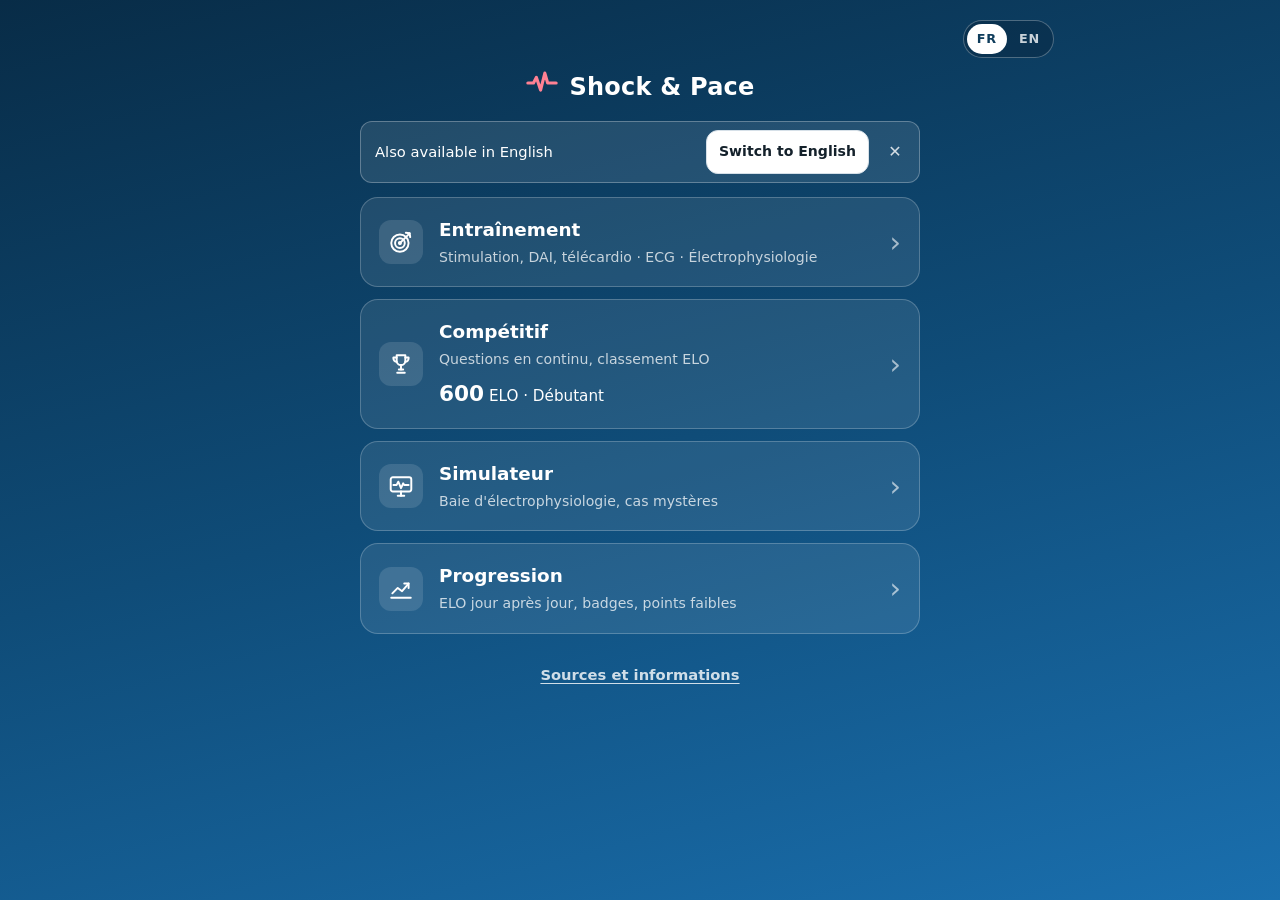
==== commit c8b83591: "Référencement : robots.txt, éditeur et contact dans les données structurées - robots.txt généré (sit" ====
--- a/index.html
+++ b/index.html
@@ -13,6 +13,7 @@
   <meta name="theme-color" content="#0b3a5d">
   <meta property="og:type" content="website">
   <meta property="og:locale" content="fr_FR">
+  <meta property="og:locale:alternate" content="en_GB">
   <meta property="og:site_name" content="Shock &amp; Pace">
   <meta property="og:title" content="Shock &amp; Pace · Quiz de rythmologie et simulateur d'électrophysiologie">
   <meta property="og:description" content="Quiz gratuit de rythmologie, sans compte : ECG, pacemaker, DAI, CRT, télécardiologie et électrophysiologie. Corrections sourcées, mode ELO, simulateur d'EEP.">
@@ -24,7 +25,7 @@
   <meta name="twitter:card" content="summary_large_image">
   <link rel="alternate" type="text/markdown" title="Résumé pour les assistants IA" href="llms.txt">
   <link rel="sitemap" type="application/xml" href="sitemap.xml">
-  <script type="application/ld+json">{"@context":"https://schema.org","@graph":[{"@type":"WebSite","@id":"https://shockandpace.com/#site","url":"https://shockandpace.com/","name":"Shock & Pace","inLanguage":"fr","description":"Quiz gratuit de rythmologie, sans compte : ECG, pacemaker, DAI, CRT, télécardiologie et électrophysiologie. Corrections sourcées, mode ELO, simulateur d'EEP."},{"@type":["WebApplication","LearningResource"],"@id":"https://shockandpace.com/#app","url":"https://shockandpace.com/","name":"Shock & Pace","alternateName":"Rythmo","description":"Quiz gratuit de rythmologie, sans compte : ECG, pacemaker, DAI, CRT, télécardiologie et électrophysiologie. Corrections sourcées, mode ELO, simulateur d'EEP.","inLanguage":"fr","applicationCategory":"EducationalApplication","applicationSubCategory":"Formation médicale en rythmologie","operatingSystem":"Tous (navigateur web, application installable PWA)","browserRequirements":"JavaScript activé","isAccessibleForFree":true,"offers":{"@type":"Offer","price":"0","priceCurrency":"EUR"},"learningResourceType":["Quiz","Simulation"],"educationalLevel":"Formation médicale initiale et continue","audience":{"@type":"Audience","audienceType":"Cardiologues, internes de cardiologie, infirmiers et techniciens de rythmologie, équipes de télésurveillance"},"teaches":["Lecture de l'ECG","Programmation des stimulateurs cardiaques","Programmation des défibrillateurs automatiques implantables","Resynchronisation cardiaque (CRT)","Télésurveillance des prothèses cardiaques","Électrophysiologie et ablation"],"about":[{"@type":"Thing","name":"Rythmologie"},{"@type":"Thing","name":"Stimulateur cardiaque"},{"@type":"Thing","name":"Défibrillateur automatique implantable"},{"@type":"Thing","name":"Électrocardiogramme"},{"@type":"Thing","name":"Électrophysiologie cardiaque"}],"featureList":["Questions corrigées avec sources (ESC, EHRA, HRS, ACC/AHA)","Mode compétitif adaptatif avec classement ELO","Simulateur de baie d'électrophysiologie en temps réel","Vrais ECG 12 dérivations (PTB-XL)","Fonctionne hors ligne, sans compte"],"image":"https://shockandpace.com/icons/og.png","screenshot":"https://shockandpace.com/icons/og.png","subjectOf":{"@type":"WebPage","url":"https://shockandpace.com/presentation.html"}}]}</script>
+  <script type="application/ld+json">{"@context":"https://schema.org","@graph":[{"@type":"Organization","@id":"https://shockandpace.com/#editeur","name":"Shock & Pace","url":"https://shockandpace.com/","email":"contact@shockandpace.com","logo":"https://shockandpace.com/icons/icon-512.png","sameAs":["https://github.com/hacuubo/CHALLENGE-RYTHMO"]},{"@type":"WebSite","@id":"https://shockandpace.com/#site","url":"https://shockandpace.com/","name":"Shock & Pace","inLanguage":"fr","publisher":{"@id":"https://shockandpace.com/#editeur"},"description":"Quiz gratuit de rythmologie, sans compte : ECG, pacemaker, DAI, CRT, télécardiologie et électrophysiologie. Corrections sourcées, mode ELO, simulateur d'EEP."},{"@type":["WebApplication","LearningResource"],"@id":"https://shockandpace.com/#app","url":"https://shockandpace.com/","name":"Shock & Pace","alternateName":"Challenge Rythmo","description":"Quiz gratuit de rythmologie, sans compte : ECG, pacemaker, DAI, CRT, télécardiologie et électrophysiologie. Corrections sourcées, mode ELO, simulateur d'EEP.","inLanguage":"fr","applicationCategory":"EducationalApplication","applicationSubCategory":"Formation médicale en rythmologie","operatingSystem":"Tous (navigateur web, application installable PWA)","browserRequirements":"JavaScript activé","isAccessibleForFree":true,"offers":{"@type":"Offer","price":"0","priceCurrency":"EUR"},"learningResourceType":["Quiz","Simulation"],"educationalLevel":"Formation médicale initiale et continue","audience":{"@type":"Audience","audienceType":"Cardiologues, internes de cardiologie, infirmiers et techniciens de rythmologie, équipes de télésurveillance"},"teaches":["Lecture de l'ECG","Programmation des stimulateurs cardiaques","Programmation des défibrillateurs automatiques implantables","Resynchronisation cardiaque (CRT)","Télésurveillance des prothèses cardiaques","Électrophysiologie et ablation"],"about":[{"@type":"Thing","name":"Rythmologie"},{"@type":"Thing","name":"Stimulateur cardiaque"},{"@type":"Thing","name":"Défibrillateur automatique implantable"},{"@type":"Thing","name":"Électrocardiogramme"},{"@type":"Thing","name":"Électrophysiologie cardiaque"}],"featureList":["Questions corrigées avec sources (ESC, EHRA, HRS, ACC/AHA)","Mode compétitif adaptatif avec classement ELO","Simulateur de baie d'électrophysiologie en temps réel","Vrais ECG 12 dérivations (PTB-XL)","Fonctionne hors ligne, sans compte"],"image":"https://shockandpace.com/icons/og.png","screenshot":"https://shockandpace.com/icons/og.png","subjectOf":{"@type":"WebPage","url":"https://shockandpace.com/presentation.html"},"publisher":{"@id":"https://shockandpace.com/#editeur"}}]}</script>
   <!--/seo-->
   <link rel="alternate" hreflang="fr" href="https://shockandpace.com/">
   <link rel="alternate" hreflang="en" href="https://shockandpace.com/en/">
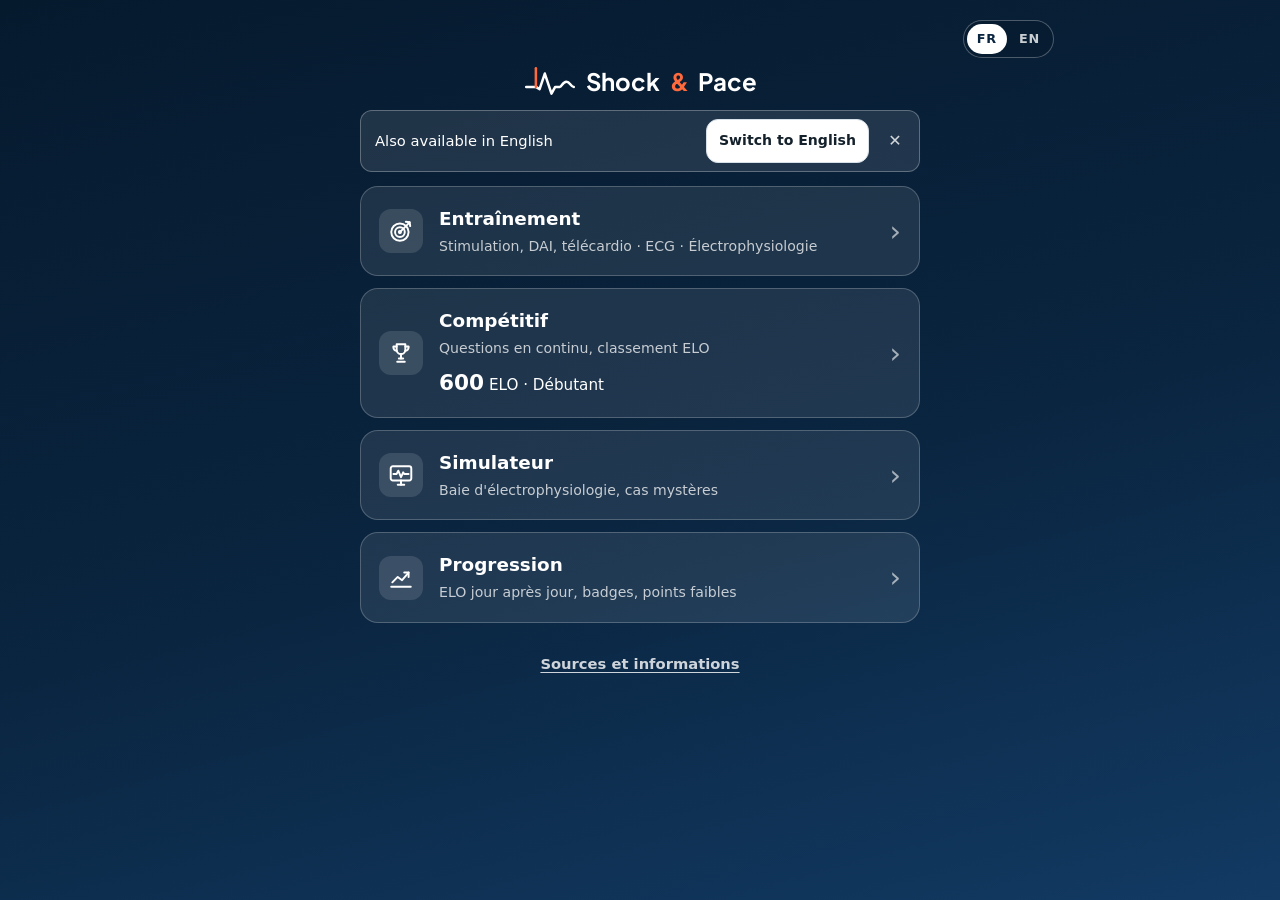
==== commit 38bc1b6a: "Identité Shock & Pace : logo « complexe stimulé », icônes, écran titre, palette encre et orange, tit" ====
--- a/index.html
+++ b/index.html
@@ -10,7 +10,7 @@
   <meta name="robots" content="index, follow, max-image-preview:large, max-snippet:-1">
   <link rel="canonical" href="https://shockandpace.com/">
   <meta name="application-name" content="Shock &amp; Pace">
-  <meta name="theme-color" content="#0b3a5d">
+  <meta name="theme-color" content="#0A2540">
   <meta property="og:type" content="website">
   <meta property="og:locale" content="fr_FR">
   <meta property="og:locale:alternate" content="en_GB">
@@ -35,13 +35,16 @@
   <link rel="apple-touch-icon" href="icons/icon-192.png">
   <meta name="apple-mobile-web-app-capable" content="yes">
   <meta name="apple-mobile-web-app-title" content="Shock &amp; Pace">
+  <link rel="preconnect" href="https://fonts.googleapis.com">
+  <link rel="preconnect" href="https://fonts.gstatic.com" crossorigin>
+  <link rel="stylesheet" href="https://fonts.googleapis.com/css2?family=Plus+Jakarta+Sans:wght@700;800&display=swap">
   <link rel="stylesheet" href="css/styles.css">
   <noscript><style>.ecran-titre { display: none; }</style></noscript>
 </head>
 <body>
   <div id="ecran-titre" class="ecran-titre" aria-hidden="true">
-    <svg viewBox="0 0 64 64"><path d="M4 34h14l5-12 8 26 7-30 5 16h17" fill="none" stroke="currentColor" stroke-width="4" stroke-linecap="round" stroke-linejoin="round"/></svg>
-    <p class="ecran-titre-nom">Shock &amp; Pace</p>
+    <svg viewBox="0 0 70 40" fill="none" stroke-linecap="round" stroke-linejoin="round"><path class="trace" d="M3 28H16L21 31L28 10L37 37L42 28H48C51 28 52 21 57 21C62 21 63 28 67 28" stroke="#fff" stroke-width="2.6"/><path class="spike" d="M16 28V3" stroke="#FF6A3D" stroke-width="2.6"/></svg>
+    <p class="ecran-titre-nom">Shock <span class="esperluette">&amp;</span> Pace</p>
     <p class="ecran-titre-sous"><span lang="fr">Rythmologie · stimulation · électrophysiologie</span><span lang="en">Cardiac rhythm · pacing · electrophysiology</span></p>
   </div>
   <main id="app" tabindex="-1">
--- a/css/styles.css
+++ b/css/styles.css
@@ -5,8 +5,8 @@
   --texte: #14212b;
   --texte-2: #4d5f6d;
   --bord: #d6e0e8;
-  --primaire: #0f3d5c;
-  --primaire-2: #1d6fa5;
+  --primaire: #0A2540;
+  --primaire-2: #1565C0;
   --accent: #d6364c;
   --ok: #1d8a4e;
   --ok-fond: #e5f5ec;
@@ -421,14 +421,14 @@
 @media (min-width: 900px) { .simu-commandes { grid-template-columns: 1.3fr 1fr; } .simu-commandes .simu-journal-bloc { grid-column: 1 / -1; } }
 
 /* ---------- Thème bleu, écran titre et accueil épuré ---------- */
-:root { --fond-bleu: linear-gradient(165deg, #082c47 0%, #0f4c78 50%, #1a6fae 100%); --sur-bleu: #ffffff; --sur-bleu-2: rgba(255, 255, 255, .78); }
-@media (prefers-color-scheme: dark) { :root:not([data-theme="light"]) { --fond-bleu: linear-gradient(165deg, #04121f 0%, #082a45 55%, #0e3f66 100%); --fond-bleu-bas: #0e3f66; } }
-:root[data-theme="dark"] { --fond-bleu: linear-gradient(165deg, #04121f 0%, #082a45 55%, #0e3f66 100%); --fond-bleu-bas: #0e3f66; }
-html { background: #0b3a5d; }
-body { background: var(--fond-bleu) top / 100% 100vh no-repeat, var(--fond-bleu-bas, #1a6fae); min-height: 100vh; }
+:root { --shock: #FF6A3D; --fond-bleu-bas: #123a63; --fond-bleu: linear-gradient(165deg, #061a2e 0%, #0A2540 55%, #123a63 100%); --sur-bleu: #ffffff; --sur-bleu-2: rgba(255, 255, 255, .78); }
+@media (prefers-color-scheme: dark) { :root:not([data-theme="light"]) { --fond-bleu: linear-gradient(165deg, #030d18 0%, #071b2f 55%, #0c2a47 100%); --fond-bleu-bas: #0c2a47; } }
+:root[data-theme="dark"] { --fond-bleu: linear-gradient(165deg, #030d18 0%, #071b2f 55%, #0c2a47 100%); --fond-bleu-bas: #0c2a47; }
+html { background: #0A2540; }
+body { background: var(--fond-bleu) top / 100% 100vh no-repeat, var(--fond-bleu-bas, #123a63); min-height: 100vh; }
 .barre { background: rgba(4, 22, 38, .35); border-bottom-color: rgba(255, 255, 255, .12); backdrop-filter: blur(8px); -webkit-backdrop-filter: blur(8px); }
 .logo { color: #fff; }
-.logo svg { color: #ff8193; }
+.logo svg { color: var(--shock); }
 .onglets button { color: var(--sur-bleu-2); }
 .onglets button.actif { background: rgba(255, 255, 255, .16); color: #fff; }
 .retour-fleche { display: inline-flex; align-items: center; justify-content: center; width: 40px; height: 40px; margin: 0 0 6px -6px; border: 0; border-radius: 50%; background: none; color: #fff; cursor: pointer; }
@@ -443,8 +443,8 @@
 .statique .chargement { margin-top: 24px; }
 
 .ecran-titre { position: fixed; inset: 0; z-index: 100; display: flex; flex-direction: column; align-items: center; justify-content: center; gap: 6px;
-  background: var(--fond-bleu), #0b3a5d; color: #fff; text-align: center; padding: 24px; transition: opacity .55s ease, transform .55s ease; }
-.ecran-titre svg { width: min(38vw, 180px); height: auto; color: #ff8193; }
+  background: var(--fond-bleu), #0A2540; color: #fff; text-align: center; padding: 24px; transition: opacity .55s ease, transform .55s ease; }
+.ecran-titre svg { width: min(46vw, 220px); height: auto; }
 .ecran-titre path { stroke-dasharray: 160; stroke-dashoffset: 160; animation: trace-titre 1.1s ease-out forwards; }
 .ecran-titre-nom { margin: 8px 0 0; font-size: clamp(2rem, 8vw, 3.2rem); font-weight: 800; letter-spacing: .02em; opacity: 0; animation: apparition .6s .45s ease-out forwards; }
 html:not([lang=en]) .ecran-titre-sous [lang=en], html[lang=en] .ecran-titre-sous [lang=fr] { display: none; }
@@ -480,7 +480,10 @@
 .choix-simu:hover { background: rgba(255, 255, 255, .14); }
 
 .titre-accueil { display: flex; align-items: center; justify-content: center; gap: 10px; margin-top: 18px; }
-.titre-logo .icone { width: 34px; height: 34px; color: #ff8193; stroke-width: 2.2; }
+.titre-logo .logo-marque { width: 52px; height: 30px; color: #fff; display: block; }
+.esperluette { color: var(--shock); }
+/* marque : Plus Jakarta Sans pour le nom et les grands titres (repli sur la police du système hors ligne) */
+.ecran-titre-nom, .titre-accueil, #app > h1 { font-family: "Plus Jakarta Sans", system-ui, -apple-system, "Segoe UI", sans-serif; letter-spacing: -0.01em; }
 .tuile-ico .icone { width: 26px; height: 26px; }
 .tuile-ico { color: #fff; }
 .domaine .ico .icone { width: 28px; height: 28px; color: var(--primaire-2); }
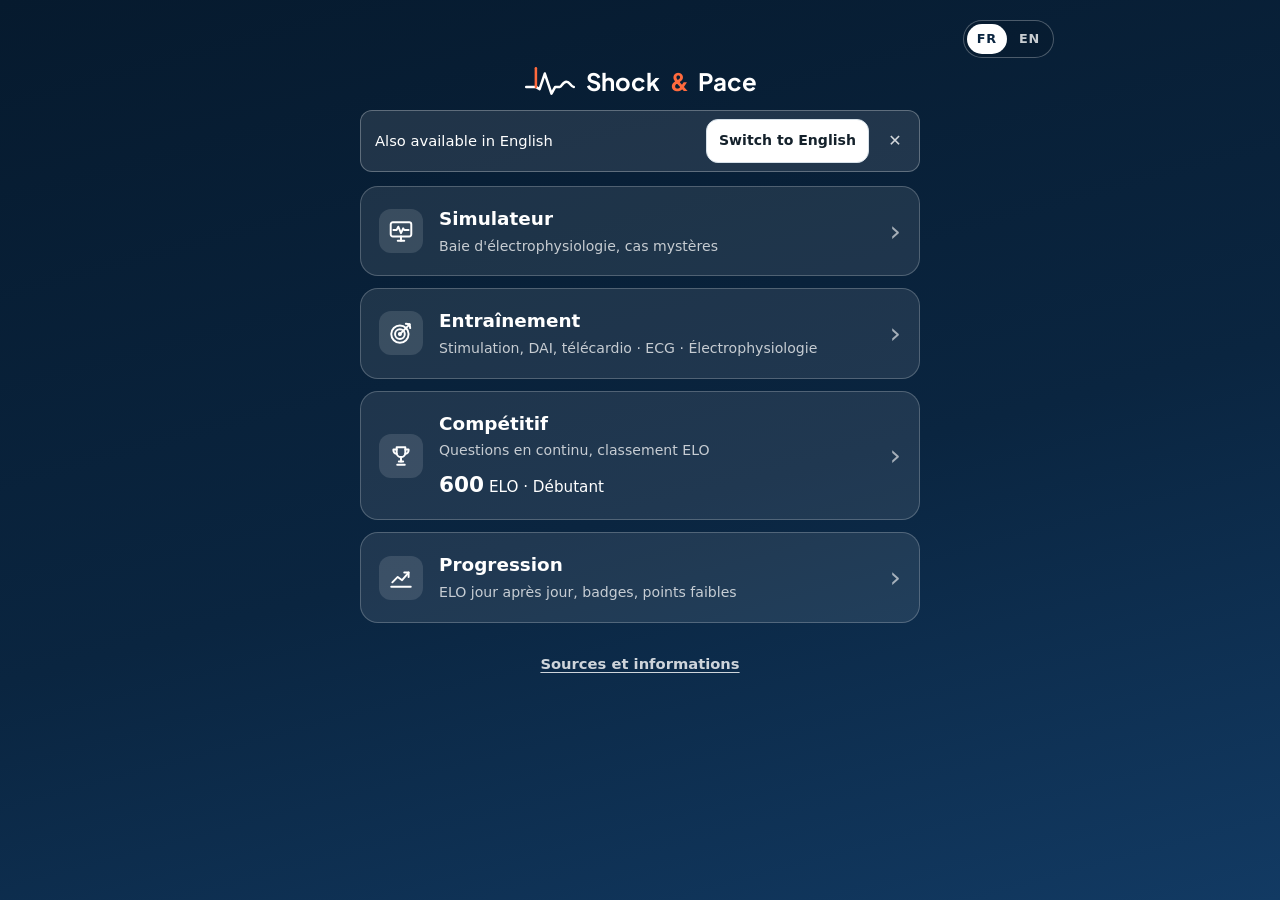
==== commit 381958d1: "Compétitif : 161 nouveaux cas cliniques sur tracé (ECG et EGM) relus, rappel de cours, tirage centré" ====
--- a/index.html
+++ b/index.html
@@ -52,7 +52,7 @@
     <!--statique-->
     <div class="statique">
       <h1>Shock &amp; Pace</h1>
-      <p>Quiz gratuit de <strong>rythmologie</strong> en français, sans compte : <!--total-->1 170<!--/total--> questions corrigées et sourcées sur l'<strong>ECG</strong>, la programmation des <strong>stimulateurs cardiaques (pacemakers)</strong> et des <strong>défibrillateurs implantables (DAI)</strong>, la <strong>CRT</strong>, la <strong>télécardiologie</strong> et l'<strong>électrophysiologie</strong>.</p>
+      <p>Quiz gratuit de <strong>rythmologie</strong> en français, sans compte : <!--total-->1 331<!--/total--> questions corrigées et sourcées sur l'<strong>ECG</strong>, la programmation des <strong>stimulateurs cardiaques (pacemakers)</strong> et des <strong>défibrillateurs implantables (DAI)</strong>, la <strong>CRT</strong>, la <strong>télécardiologie</strong> et l'<strong>électrophysiologie</strong>.</p>
       <ul>
         <li>Entraînement par domaine, de débutant à expert, avec correction détaillée et sources (ESC, EHRA, HRS, ACC/AHA).</li>
         <li>Mode compétitif adaptatif avec classement ELO.</li>
--- a/css/styles.css
+++ b/css/styles.css
@@ -161,6 +161,9 @@
 .explication p { margin: 0 0 .7em; }
 .retenir { background: var(--info-fond); border-radius: 10px; padding: 10px 12px; margin: 10px 0; }
 .retenir b { color: var(--primaire); }
+.rappel-cours { border: 1px solid var(--bord); border-radius: 10px; padding: 10px 12px; margin: 10px 0; background: var(--surface-2); }
+.rappel-cours > b { display: block; color: var(--primaire); margin-bottom: 4px; }
+.rappel-cours p { margin: 6px 0; }
 .sources { font-size: .85rem; color: var(--texte-2); margin-top: 8px; }
 .sources ul { margin: 4px 0 0; padding-left: 18px; }
 .modele { background: var(--surface-2); border-radius: 10px; padding: 10px 12px; margin: 8px 0; white-space: pre-line; }
@@ -546,7 +549,9 @@
 .simu-grille-pas { display: grid; grid-template-columns: repeat(auto-fill, minmax(132px, 1fr)); gap: 8px; margin-bottom: 8px; }
 .simu-pas { display: flex; flex-direction: column; gap: 3px; min-width: 0; }
 .simu-pas[hidden], .simu-case[hidden] { display: none; }
-.simu-pas-lib { font-size: .76rem; color: var(--simu-texte); }
+.simu-pas-lib { font-size: .76rem; color: var(--simu-texte); display: flex; align-items: center; gap: 8px; min-height: 22px; }
+.simu-infini { display: inline-flex; align-items: center; gap: 4px; margin-left: auto; font-size: 1.15rem; line-height: 1; color: #fff; cursor: pointer; }
+.simu-infini input { width: 16px; height: 16px; margin: 0; accent-color: #FF6A3D; cursor: pointer; }
 .simu-pas-ctl { display: grid; grid-template-columns: 40px 1fr 40px; align-items: stretch; border: 1px solid #2c3e50; border-radius: 10px; overflow: hidden; background: #16212c; }
 .btn-pas { border: 0; background: #1d2b38; color: #fff; font-size: 1.25rem; line-height: 1; min-height: 40px; touch-action: manipulation; user-select: none; -webkit-user-select: none; }
 .btn-pas:active { background: #2c4257; }
@@ -714,9 +719,17 @@
 .simu-ideal li::marker { color: var(--simu-curseur); font-weight: 700; }
 /* sites de stimulation absents de la baie ; vignette du temps réel retirée ; bague de l'appui long (compas au doigt) */
 .simu-puces button[hidden] { display: none; }
-.simu-seul-paysage { display: none; }
-@media (orientation: landscape) and (max-height: 520px) {
-  .simu-seul-paysage { display: inline-flex; }
+/* « Vignette direct » : masque le temps réel à côté du rappel (le rappel prend toute la largeur) ; en paysage sur téléphone,
+   la vignette du temps réel posée sur le rappel. Sans objet en portrait sur téléphone (pas d'écran de rappel). */
+.simu-baie[data-mini="non"] .simu-direct { display: none; }
+.simu-baie[data-mini="non"] .simu-ecrans { grid-template-columns: 1fr; }
+.simu-baie[data-mini="non"] .simu-rappel { border: 0; padding: 0; }
+@media (max-width: 699px) and (orientation: portrait) {
+  .simu-mini-bouton { display: none; }
+  .simu-baie[data-mini="non"] .simu-direct { display: block; }
+}
+@media (orientation: landscape) and (max-height: 520px) { /* un écran à la fois : le temps réel reste accessible par la bascule */
+  .simu-baie[data-mini="non"][data-vue="direct"] .simu-direct { display: block; }
   .simu-baie[data-vue="rappel"][data-mini="non"] .simu-ecran canvas.simu-mini-direct { display: none; }
 }
 .simu-appui { position: absolute; width: 46px; height: 46px; margin: -23px 0 0 -23px; border-radius: 50%; pointer-events: none; z-index: 2;
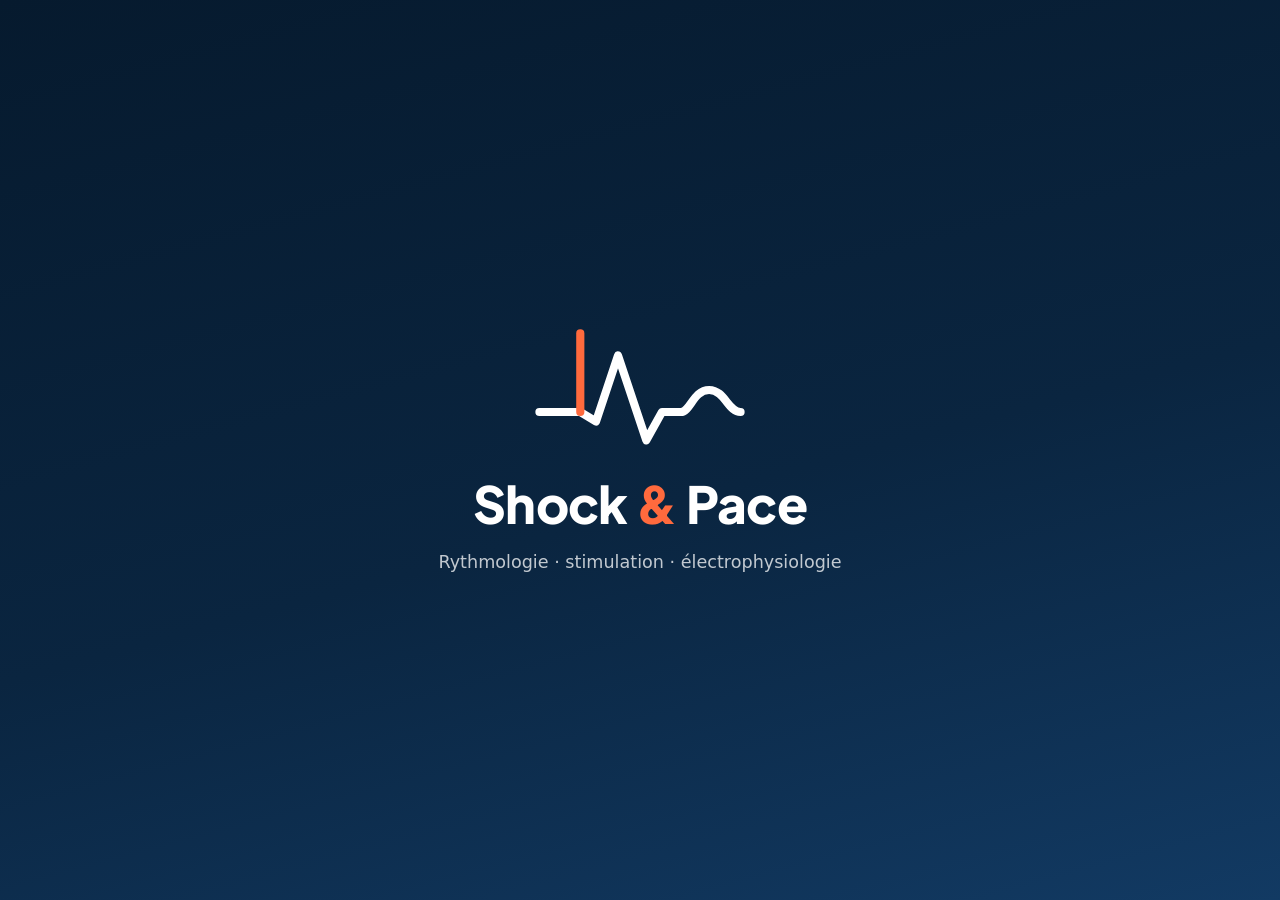
==== commit 95f31484: "Référencement : « Simulateur d'électrophysiologie, quiz de rythmologie » en tête, sans « gratuit » n" ====
--- a/index.html
+++ b/index.html
@@ -5,8 +5,8 @@
   <meta name="viewport" content="width=device-width, initial-scale=1, viewport-fit=cover">
   <script>try { var l = localStorage.getItem('rythmo.langue'); document.documentElement.lang = l === 'fr' || l === 'en' ? l : /\/en\/(index\.html)?$/.test(location.pathname) ? 'en' : 'fr'; } catch (e) {}</script>
   <!--seo-->
-  <title>Shock &amp; Pace · Quiz de rythmologie : ECG, pacemaker, DAI</title>
-  <meta name="description" content="Quiz gratuit de rythmologie, sans compte : ECG, pacemaker, DAI, CRT, télécardiologie et électrophysiologie. Corrections sourcées, mode ELO, simulateur d'EEP.">
+  <title>Shock &amp; Pace · Simulateur d'électrophysiologie, quiz de rythmologie</title>
+  <meta name="description" content="Simulateur d'électrophysiologie et quiz de rythmologie : ECG, pacemaker, DAI, CRT, télécardiologie. Cas mystères en baie d'EEP, corrections sourcées, mode ELO.">
   <meta name="robots" content="index, follow, max-image-preview:large, max-snippet:-1">
   <link rel="canonical" href="https://shockandpace.com/">
   <meta name="application-name" content="Shock &amp; Pace">
@@ -15,8 +15,8 @@
   <meta property="og:locale" content="fr_FR">
   <meta property="og:locale:alternate" content="en_GB">
   <meta property="og:site_name" content="Shock &amp; Pace">
-  <meta property="og:title" content="Shock &amp; Pace · Quiz de rythmologie et simulateur d'électrophysiologie">
-  <meta property="og:description" content="Quiz gratuit de rythmologie, sans compte : ECG, pacemaker, DAI, CRT, télécardiologie et électrophysiologie. Corrections sourcées, mode ELO, simulateur d'EEP.">
+  <meta property="og:title" content="Shock &amp; Pace · Simulateur d'électrophysiologie, quiz de rythmologie">
+  <meta property="og:description" content="Simulateur d'électrophysiologie et quiz de rythmologie : ECG, pacemaker, DAI, CRT, télécardiologie. Cas mystères en baie d'EEP, corrections sourcées, mode ELO.">
   <meta property="og:url" content="https://shockandpace.com/">
   <meta property="og:image" content="https://shockandpace.com/icons/og.png">
   <meta property="og:image:width" content="1200">
@@ -25,7 +25,7 @@
   <meta name="twitter:card" content="summary_large_image">
   <link rel="alternate" type="text/markdown" title="Résumé pour les assistants IA" href="llms.txt">
   <link rel="sitemap" type="application/xml" href="sitemap.xml">
-  <script type="application/ld+json">{"@context":"https://schema.org","@graph":[{"@type":"Organization","@id":"https://shockandpace.com/#editeur","name":"Shock & Pace","url":"https://shockandpace.com/","email":"contact@shockandpace.com","logo":"https://shockandpace.com/icons/icon-512.png","sameAs":["https://github.com/hacuubo/CHALLENGE-RYTHMO"]},{"@type":"WebSite","@id":"https://shockandpace.com/#site","url":"https://shockandpace.com/","name":"Shock & Pace","inLanguage":"fr","publisher":{"@id":"https://shockandpace.com/#editeur"},"description":"Quiz gratuit de rythmologie, sans compte : ECG, pacemaker, DAI, CRT, télécardiologie et électrophysiologie. Corrections sourcées, mode ELO, simulateur d'EEP."},{"@type":["WebApplication","LearningResource"],"@id":"https://shockandpace.com/#app","url":"https://shockandpace.com/","name":"Shock & Pace","alternateName":"Challenge Rythmo","description":"Quiz gratuit de rythmologie, sans compte : ECG, pacemaker, DAI, CRT, télécardiologie et électrophysiologie. Corrections sourcées, mode ELO, simulateur d'EEP.","inLanguage":"fr","applicationCategory":"EducationalApplication","applicationSubCategory":"Formation médicale en rythmologie","operatingSystem":"Tous (navigateur web, application installable PWA)","browserRequirements":"JavaScript activé","isAccessibleForFree":true,"offers":{"@type":"Offer","price":"0","priceCurrency":"EUR"},"learningResourceType":["Quiz","Simulation"],"educationalLevel":"Formation médicale initiale et continue","audience":{"@type":"Audience","audienceType":"Cardiologues, internes de cardiologie, infirmiers et techniciens de rythmologie, équipes de télésurveillance"},"teaches":["Lecture de l'ECG","Programmation des stimulateurs cardiaques","Programmation des défibrillateurs automatiques implantables","Resynchronisation cardiaque (CRT)","Télésurveillance des prothèses cardiaques","Électrophysiologie et ablation"],"about":[{"@type":"Thing","name":"Rythmologie"},{"@type":"Thing","name":"Stimulateur cardiaque"},{"@type":"Thing","name":"Défibrillateur automatique implantable"},{"@type":"Thing","name":"Électrocardiogramme"},{"@type":"Thing","name":"Électrophysiologie cardiaque"}],"featureList":["Questions corrigées avec sources (ESC, EHRA, HRS, ACC/AHA)","Mode compétitif adaptatif avec classement ELO","Simulateur de baie d'électrophysiologie en temps réel","Vrais ECG 12 dérivations (PTB-XL)","Fonctionne hors ligne, sans compte"],"image":"https://shockandpace.com/icons/og.png","screenshot":"https://shockandpace.com/icons/og.png","subjectOf":{"@type":"WebPage","url":"https://shockandpace.com/presentation.html"},"publisher":{"@id":"https://shockandpace.com/#editeur"}}]}</script>
+  <script type="application/ld+json">{"@context":"https://schema.org","@graph":[{"@type":"Organization","@id":"https://shockandpace.com/#editeur","name":"Shock & Pace","url":"https://shockandpace.com/","email":"contact@shockandpace.com","logo":"https://shockandpace.com/icons/icon-512.png","sameAs":["https://github.com/hacuubo/CHALLENGE-RYTHMO"]},{"@type":"WebSite","@id":"https://shockandpace.com/#site","url":"https://shockandpace.com/","name":"Shock & Pace","inLanguage":"fr","publisher":{"@id":"https://shockandpace.com/#editeur"},"description":"Simulateur d'électrophysiologie et quiz de rythmologie : ECG, pacemaker, DAI, CRT, télécardiologie. Cas mystères en baie d'EEP, corrections sourcées, mode ELO."},{"@type":["WebApplication","LearningResource"],"@id":"https://shockandpace.com/#app","url":"https://shockandpace.com/","name":"Shock & Pace","alternateName":"Challenge Rythmo","description":"Simulateur d'électrophysiologie et quiz de rythmologie : ECG, pacemaker, DAI, CRT, télécardiologie. Cas mystères en baie d'EEP, corrections sourcées, mode ELO.","inLanguage":"fr","applicationCategory":"EducationalApplication","applicationSubCategory":"Formation médicale en rythmologie","operatingSystem":"Tous (navigateur web, application installable PWA)","browserRequirements":"JavaScript activé","isAccessibleForFree":true,"offers":{"@type":"Offer","price":"0","priceCurrency":"EUR"},"learningResourceType":["Quiz","Simulation"],"educationalLevel":"Formation médicale initiale et continue","audience":{"@type":"Audience","audienceType":"Cardiologues, internes de cardiologie, infirmiers et techniciens de rythmologie, équipes de télésurveillance"},"teaches":["Lecture de l'ECG","Programmation des stimulateurs cardiaques","Programmation des défibrillateurs automatiques implantables","Resynchronisation cardiaque (CRT)","Télésurveillance des prothèses cardiaques","Électrophysiologie et ablation"],"about":[{"@type":"Thing","name":"Rythmologie"},{"@type":"Thing","name":"Stimulateur cardiaque"},{"@type":"Thing","name":"Défibrillateur automatique implantable"},{"@type":"Thing","name":"Électrocardiogramme"},{"@type":"Thing","name":"Électrophysiologie cardiaque"}],"featureList":["Simulateur de baie d'électrophysiologie en temps réel","Questions corrigées avec sources (ESC, EHRA, HRS, ACC/AHA)","Mode compétitif adaptatif avec classement ELO","Vrais ECG 12 dérivations (PTB-XL)","Fonctionne hors ligne"],"image":"https://shockandpace.com/icons/og.png","screenshot":"https://shockandpace.com/icons/og.png","subjectOf":{"@type":"WebPage","url":"https://shockandpace.com/presentation.html"},"publisher":{"@id":"https://shockandpace.com/#editeur"}}]}</script>
   <!--/seo-->
   <link rel="alternate" hreflang="fr" href="https://shockandpace.com/">
   <link rel="alternate" hreflang="en" href="https://shockandpace.com/en/">
@@ -52,11 +52,11 @@
     <!--statique-->
     <div class="statique">
       <h1>Shock &amp; Pace</h1>
-      <p>Quiz gratuit de <strong>rythmologie</strong> en français, sans compte : <!--total-->1 331<!--/total--> questions corrigées et sourcées sur l'<strong>ECG</strong>, la programmation des <strong>stimulateurs cardiaques (pacemakers)</strong> et des <strong>défibrillateurs implantables (DAI)</strong>, la <strong>CRT</strong>, la <strong>télécardiologie</strong> et l'<strong>électrophysiologie</strong>.</p>
+      <p><strong>Simulateur d'électrophysiologie</strong> et quiz de <strong>rythmologie</strong> : <!--total-->1 331<!--/total--> questions corrigées et sourcées sur l'<strong>ECG</strong>, la programmation des <strong>stimulateurs cardiaques (pacemakers)</strong> et des <strong>défibrillateurs implantables (DAI)</strong>, la <strong>CRT</strong>, la <strong>télécardiologie</strong> et l'<strong>électrophysiologie</strong>.</p>
       <ul>
+        <li>Simulateur de baie d'électrophysiologie (EEP) en temps réel et cas mystères.</li>
         <li>Entraînement par domaine, de débutant à expert, avec correction détaillée et sources (ESC, EHRA, HRS, ACC/AHA).</li>
         <li>Mode compétitif adaptatif avec classement ELO.</li>
-        <li>Simulateur de baie d'électrophysiologie (EEP) en temps réel et cas mystères.</li>
         <li>Fonctionne hors ligne ; aucune donnée transmise.</li>
       </ul>
       <p><a href="presentation.html">Présentation détaillée, thèmes, sources et questions fréquentes</a></p>
--- a/css/styles.css
+++ b/css/styles.css
@@ -595,8 +595,8 @@
 @media (prefers-reduced-motion: reduce) { .simu-rf-btn[aria-pressed="true"] { animation: none; } }
 .simu-rf-etat { font-variant-numeric: tabular-nums; font-size: .85rem; color: #ffd24a; }
 /* baie : réglages repliables, constantes, référence de comparaison */
-.simu-filtres { font-size: .82rem; color: var(--simu-texte); }
-.simu-filtres summary { cursor: pointer; }
+.simu-filtres { font-size: .8rem; color: var(--simu-texte); margin: 2px 0; }
+.simu-filtres summary { cursor: pointer; padding: 2px 0; }
 .simu-filtres > div { display: flex; flex-wrap: wrap; gap: 4px 12px; padding: 4px 0; }
 .simu-vitaux { font-size: .8rem; color: var(--simu-texte); white-space: nowrap; font-variant-numeric: tabular-nums; }
 .simu-vitaux b { color: var(--simu-pa); margin-right: 6px; }
@@ -637,7 +637,8 @@
 }
 /* téléphone en paysage : baie plein écran à gauche (un écran à la fois, glisser pour changer), console à droite */
 @media (orientation: landscape) and (max-height: 520px) {
-  .simu-h1, .simu-tete .simu-contexte { display: none; }
+  .simu-h1 { display: none; }
+  .simu-tete .simu-contexte { margin-top: 4px; padding: 6px 10px; font-size: .82rem; line-height: 1.4; } /* contexte du cas gardé en paysage (quiz) */
   .simu-poste { display: grid; grid-template-columns: minmax(0, 1fr) minmax(250px, 36%); gap: 6px; align-items: start; }
   .simu-poste .simu-baie { margin: 0; }
   .simu-console { position: sticky; top: 0; bottom: auto; margin: 0; max-height: 100dvh; overflow-y: auto; border-radius: 10px; padding: 6px; }
@@ -747,3 +748,17 @@
 .simu-ordre li { display: inline-flex; align-items: center; gap: 4px; border: 1px solid #2c3e50; background: #16212c; color: #e8eef3; border-radius: 999px; padding: 2px 10px 2px 2px; font-size: .78rem; font-weight: 600; }
 .simu-ordre li button { border: 0; background: #23384a; color: #fff; border-radius: 50%; width: 26px; height: 26px; font-size: .7rem; cursor: pointer; }
 .simu-ordre li button:disabled { opacity: .3; cursor: default; }
+
+/* Compétitif : choix de l'ELO de départ avant la première partie */
+.curseur-depart { width: 100%; margin: .75rem 0 .1rem; accent-color: var(--primaire); min-height: 44px; }
+.curseur-bornes { display: flex; justify-content: space-between; margin: 0 0 .5rem; font-variant-numeric: tabular-nums; }
+
+/* Simulateur ouvert sur un téléphone en portrait : invitation plein écran à passer en paysage (disparaît au toucher ou après 3 s) */
+.simu-tourner { position: fixed; inset: 0; z-index: 1000; display: flex; flex-direction: column; align-items: center; justify-content: center; gap: 8px;
+  padding: 24px; text-align: center; background: rgba(8, 14, 20, .96); color: #e8eef3; cursor: pointer; animation: simu-voile 3s ease-in forwards; }
+.simu-tourner p { margin: 0; max-width: 28ch; }
+.simu-tourner b { font-size: 1.25rem; }
+.simu-tourner .note { color: #9fb3c3; }
+.simu-tourner-tel { width: 54px; height: 92px; margin-bottom: 18px; border: 4px solid var(--simu-his, #f5c542); border-radius: 12px; animation: simu-tourner 1.6s ease-in-out infinite alternate; }
+@keyframes simu-voile { 0%, 85% { opacity: 1; } 100% { opacity: 0; } }
+@media (prefers-reduced-motion: reduce) { .simu-tourner, .simu-tourner-tel { animation: none; } }
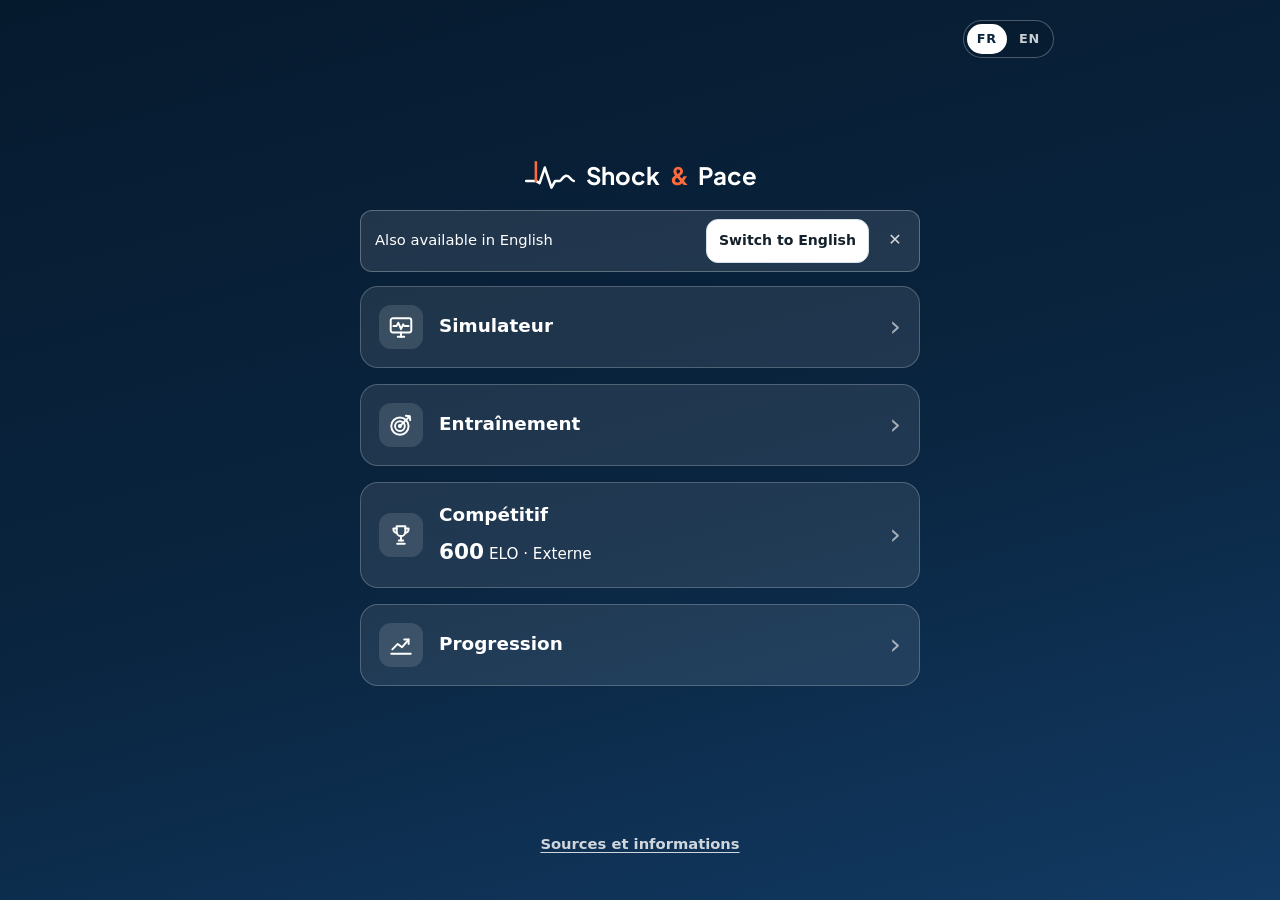
==== commit a6b3f63b: "Accueil : encart « Installer l'application sur votre téléphone » (bouton sur Android, démarche expli" ====
--- a/index.html
+++ b/index.html
@@ -4,9 +4,11 @@
   <meta charset="utf-8">
   <meta name="viewport" content="width=device-width, initial-scale=1, viewport-fit=cover">
   <script>try { var l = localStorage.getItem('rythmo.langue'); document.documentElement.lang = l === 'fr' || l === 'en' ? l : /\/en\/(index\.html)?$/.test(location.pathname) ? 'en' : 'fr'; } catch (e) {}</script>
+  <!-- Android : la proposition d'installation du navigateur est retenue pour l'encart de l'accueil (js/installation.js) -->
+  <script>addEventListener('beforeinstallprompt', function (e) { e.preventDefault(); window.__installationPwa = e; });</script>
   <!--seo-->
   <title>Shock &amp; Pace · Simulateur d'électrophysiologie, quiz de rythmologie</title>
-  <meta name="description" content="Simulateur d'électrophysiologie et quiz de rythmologie : ECG, pacemaker, DAI, CRT, télécardiologie. Cas mystères en baie d'EEP, corrections sourcées, mode ELO.">
+  <meta name="description" content="Simulateur d'électrophysiologie et quiz de rythmologie. Cas mystères en baie d'EEP, corrections sourcées, mode ELO.">
   <meta name="robots" content="index, follow, max-image-preview:large, max-snippet:-1">
   <link rel="canonical" href="https://shockandpace.com/">
   <meta name="application-name" content="Shock &amp; Pace">
@@ -16,7 +18,7 @@
   <meta property="og:locale:alternate" content="en_GB">
   <meta property="og:site_name" content="Shock &amp; Pace">
   <meta property="og:title" content="Shock &amp; Pace · Simulateur d'électrophysiologie, quiz de rythmologie">
-  <meta property="og:description" content="Simulateur d'électrophysiologie et quiz de rythmologie : ECG, pacemaker, DAI, CRT, télécardiologie. Cas mystères en baie d'EEP, corrections sourcées, mode ELO.">
+  <meta property="og:description" content="Simulateur d'électrophysiologie et quiz de rythmologie. Cas mystères en baie d'EEP, corrections sourcées, mode ELO.">
   <meta property="og:url" content="https://shockandpace.com/">
   <meta property="og:image" content="https://shockandpace.com/icons/og.png">
   <meta property="og:image:width" content="1200">
@@ -25,7 +27,7 @@
   <meta name="twitter:card" content="summary_large_image">
   <link rel="alternate" type="text/markdown" title="Résumé pour les assistants IA" href="llms.txt">
   <link rel="sitemap" type="application/xml" href="sitemap.xml">
-  <script type="application/ld+json">{"@context":"https://schema.org","@graph":[{"@type":"Organization","@id":"https://shockandpace.com/#editeur","name":"Shock & Pace","url":"https://shockandpace.com/","email":"contact@shockandpace.com","logo":"https://shockandpace.com/icons/icon-512.png","sameAs":["https://github.com/hacuubo/CHALLENGE-RYTHMO"]},{"@type":"WebSite","@id":"https://shockandpace.com/#site","url":"https://shockandpace.com/","name":"Shock & Pace","inLanguage":"fr","publisher":{"@id":"https://shockandpace.com/#editeur"},"description":"Simulateur d'électrophysiologie et quiz de rythmologie : ECG, pacemaker, DAI, CRT, télécardiologie. Cas mystères en baie d'EEP, corrections sourcées, mode ELO."},{"@type":["WebApplication","LearningResource"],"@id":"https://shockandpace.com/#app","url":"https://shockandpace.com/","name":"Shock & Pace","alternateName":"Challenge Rythmo","description":"Simulateur d'électrophysiologie et quiz de rythmologie : ECG, pacemaker, DAI, CRT, télécardiologie. Cas mystères en baie d'EEP, corrections sourcées, mode ELO.","inLanguage":"fr","applicationCategory":"EducationalApplication","applicationSubCategory":"Formation médicale en rythmologie","operatingSystem":"Tous (navigateur web, application installable PWA)","browserRequirements":"JavaScript activé","isAccessibleForFree":true,"offers":{"@type":"Offer","price":"0","priceCurrency":"EUR"},"learningResourceType":["Quiz","Simulation"],"educationalLevel":"Formation médicale initiale et continue","audience":{"@type":"Audience","audienceType":"Cardiologues, internes de cardiologie, infirmiers et techniciens de rythmologie, équipes de télésurveillance"},"teaches":["Lecture de l'ECG","Programmation des stimulateurs cardiaques","Programmation des défibrillateurs automatiques implantables","Resynchronisation cardiaque (CRT)","Télésurveillance des prothèses cardiaques","Électrophysiologie et ablation"],"about":[{"@type":"Thing","name":"Rythmologie"},{"@type":"Thing","name":"Stimulateur cardiaque"},{"@type":"Thing","name":"Défibrillateur automatique implantable"},{"@type":"Thing","name":"Électrocardiogramme"},{"@type":"Thing","name":"Électrophysiologie cardiaque"}],"featureList":["Simulateur de baie d'électrophysiologie en temps réel","Questions corrigées avec sources (ESC, EHRA, HRS, ACC/AHA)","Mode compétitif adaptatif avec classement ELO","Vrais ECG 12 dérivations (PTB-XL)","Fonctionne hors ligne"],"image":"https://shockandpace.com/icons/og.png","screenshot":"https://shockandpace.com/icons/og.png","subjectOf":{"@type":"WebPage","url":"https://shockandpace.com/presentation.html"},"publisher":{"@id":"https://shockandpace.com/#editeur"}}]}</script>
+  <script type="application/ld+json">{"@context":"https://schema.org","@graph":[{"@type":"Organization","@id":"https://shockandpace.com/#editeur","name":"Shock & Pace","url":"https://shockandpace.com/","email":"contact@shockandpace.com","logo":"https://shockandpace.com/icons/icon-512.png","sameAs":["https://github.com/hacuubo/CHALLENGE-RYTHMO"]},{"@type":"WebSite","@id":"https://shockandpace.com/#site","url":"https://shockandpace.com/","name":"Shock & Pace","inLanguage":"fr","publisher":{"@id":"https://shockandpace.com/#editeur"},"description":"Simulateur d'électrophysiologie et quiz de rythmologie. Cas mystères en baie d'EEP, corrections sourcées, mode ELO."},{"@type":["WebApplication","LearningResource"],"@id":"https://shockandpace.com/#app","url":"https://shockandpace.com/","name":"Shock & Pace","alternateName":"Challenge Rythmo","description":"Simulateur d'électrophysiologie et quiz de rythmologie. Cas mystères en baie d'EEP, corrections sourcées, mode ELO.","inLanguage":"fr","applicationCategory":"EducationalApplication","applicationSubCategory":"Formation médicale en rythmologie","operatingSystem":"Tous (navigateur web, application installable PWA)","browserRequirements":"JavaScript activé","isAccessibleForFree":true,"offers":{"@type":"Offer","price":"0","priceCurrency":"EUR"},"learningResourceType":["Quiz","Simulation"],"educationalLevel":"Formation médicale initiale et continue","audience":{"@type":"Audience","audienceType":"Cardiologues, internes de cardiologie, infirmiers et techniciens de rythmologie, équipes de télésurveillance"},"teaches":["Lecture de l'ECG","Programmation des stimulateurs cardiaques","Programmation des défibrillateurs automatiques implantables","Resynchronisation cardiaque (CRT)","Télésurveillance des prothèses cardiaques","Électrophysiologie et ablation"],"about":[{"@type":"Thing","name":"Rythmologie"},{"@type":"Thing","name":"Stimulateur cardiaque"},{"@type":"Thing","name":"Défibrillateur automatique implantable"},{"@type":"Thing","name":"Électrocardiogramme"},{"@type":"Thing","name":"Électrophysiologie cardiaque"}],"featureList":["Simulateur de baie d'électrophysiologie en temps réel","Questions corrigées avec sources (ESC, EHRA, HRS, ACC/AHA)","Mode compétitif adaptatif avec classement ELO","Vrais ECG 12 dérivations (PTB-XL)","Fonctionne hors ligne"],"image":"https://shockandpace.com/icons/og.png","screenshot":"https://shockandpace.com/icons/og.png","subjectOf":{"@type":"WebPage","url":"https://shockandpace.com/presentation.html"},"publisher":{"@id":"https://shockandpace.com/#editeur"}}]}</script>
   <!--/seo-->
   <link rel="alternate" hreflang="fr" href="https://shockandpace.com/">
   <link rel="alternate" hreflang="en" href="https://shockandpace.com/en/">
--- a/css/styles.css
+++ b/css/styles.css
@@ -516,6 +516,16 @@
 .invitation-langue .btn { padding: 6px 12px; font-size: .88rem; }
 .fermer-invitation { border: 0; background: none; color: rgba(255, 255, 255, .8); font-size: 1rem; width: 32px; height: 32px; border-radius: 50%; cursor: pointer; }
 .fermer-invitation:hover, .fermer-invitation:focus-visible { background: rgba(255, 255, 255, .14); color: #fff; }
+/* ---------- Installer l'application (accueil, téléphone) ---------- */
+.installation { display: flex; align-items: center; gap: 10px; flex-wrap: wrap; max-width: 560px; margin: -8px auto 14px; padding: 10px 8px 10px 12px;
+  border-radius: 12px; border: 1px solid rgba(255, 255, 255, .28); background: rgba(255, 255, 255, .1); color: #fff; font-size: .92rem; }
+.installation-ico { width: 38px; height: 38px; display: grid; place-items: center; border-radius: 10px; background: rgba(255, 255, 255, .12); flex: none; }
+.installation-ico .icone { width: 24px; height: 24px; }
+.installation-texte { flex: 1; min-width: 10em; display: flex; flex-direction: column; gap: 2px; }
+.installation-texte span { color: rgba(255, 255, 255, .8); font-size: .86rem; }
+.installation .btn { padding: 6px 12px; font-size: .88rem; }
+.installation-etapes { flex-basis: 100%; margin: 4px 0 0; padding: 8px 0 0 1.3em; border-top: 1px solid rgba(255, 255, 255, .2); }
+.installation-etapes li { margin: 5px 0; }
 main:has(.simu-baie) > :not(.simu-poste) { max-width: 860px; margin-left: auto; margin-right: auto; }
 
 /* ---------- console de stimulation : toujours à portée du pouce ---------- */
@@ -762,3 +772,11 @@
 .simu-tourner-tel { width: 54px; height: 92px; margin-bottom: 18px; border: 4px solid var(--simu-his, #f5c542); border-radius: 12px; animation: simu-tourner 1.6s ease-in-out infinite alternate; }
 @keyframes simu-voile { 0%, 85% { opacity: 1; } 100% { opacity: 0; } }
 @media (prefers-reduced-motion: reduce) { .simu-tourner, .simu-tourner-tel { animation: none; } }
+
+/* Accueil : titre et tuiles centrés verticalement dans l'écran (langue en haut, lien Sources en bas) */
+body.sur-accueil { padding-bottom: 0; }
+body.sur-accueil #app { display: flex; flex-direction: column; min-height: 100dvh; box-sizing: border-box; padding-bottom: max(24px, env(safe-area-inset-bottom)); }
+body.sur-accueil #app > .menu-principal.centre, body.sur-accueil #app > .reprise, body.sur-accueil #app > .invitation-langue, body.sur-accueil #app > .installation { width: 100%; }
+body.sur-accueil .titre-accueil { margin-top: auto; margin-bottom: 28px; }
+body.sur-accueil .menu-principal.centre { gap: 16px; }
+body.sur-accueil .pied-accueil { margin-top: auto; padding-top: 32px; }
